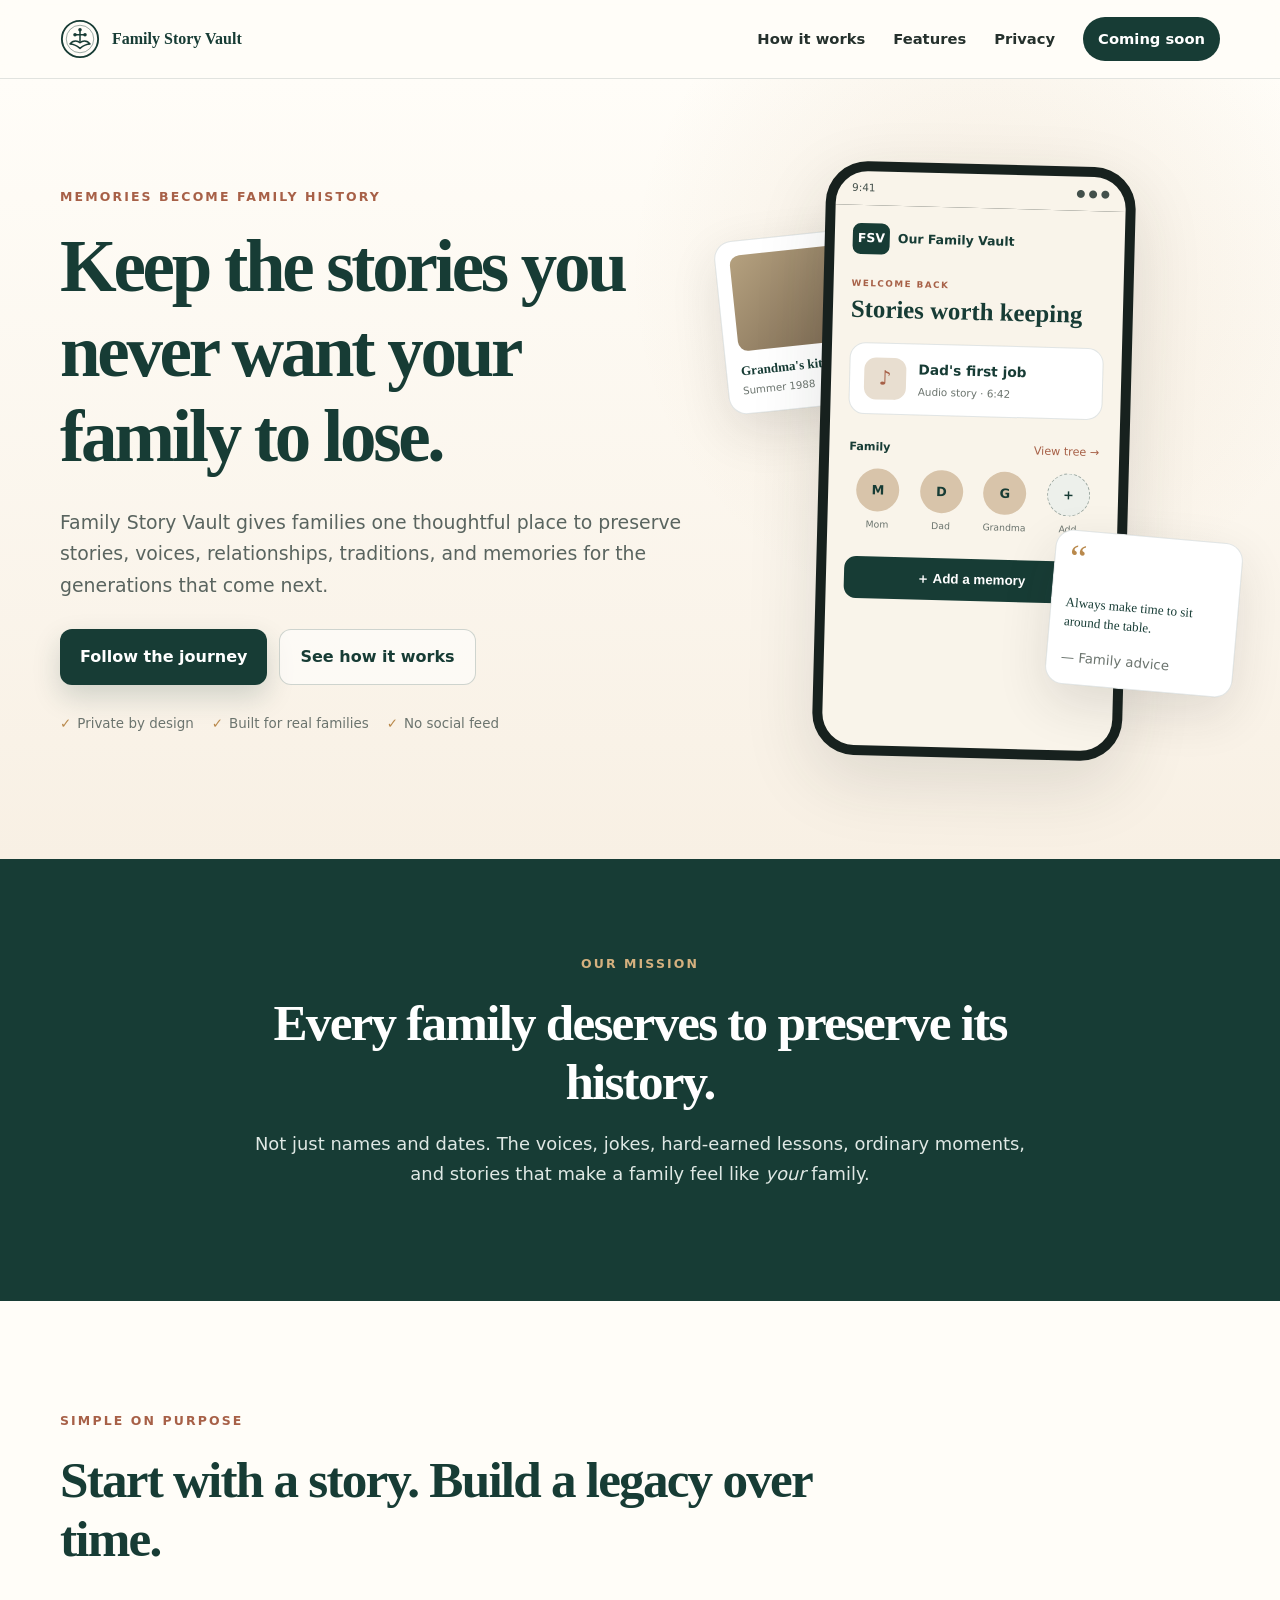
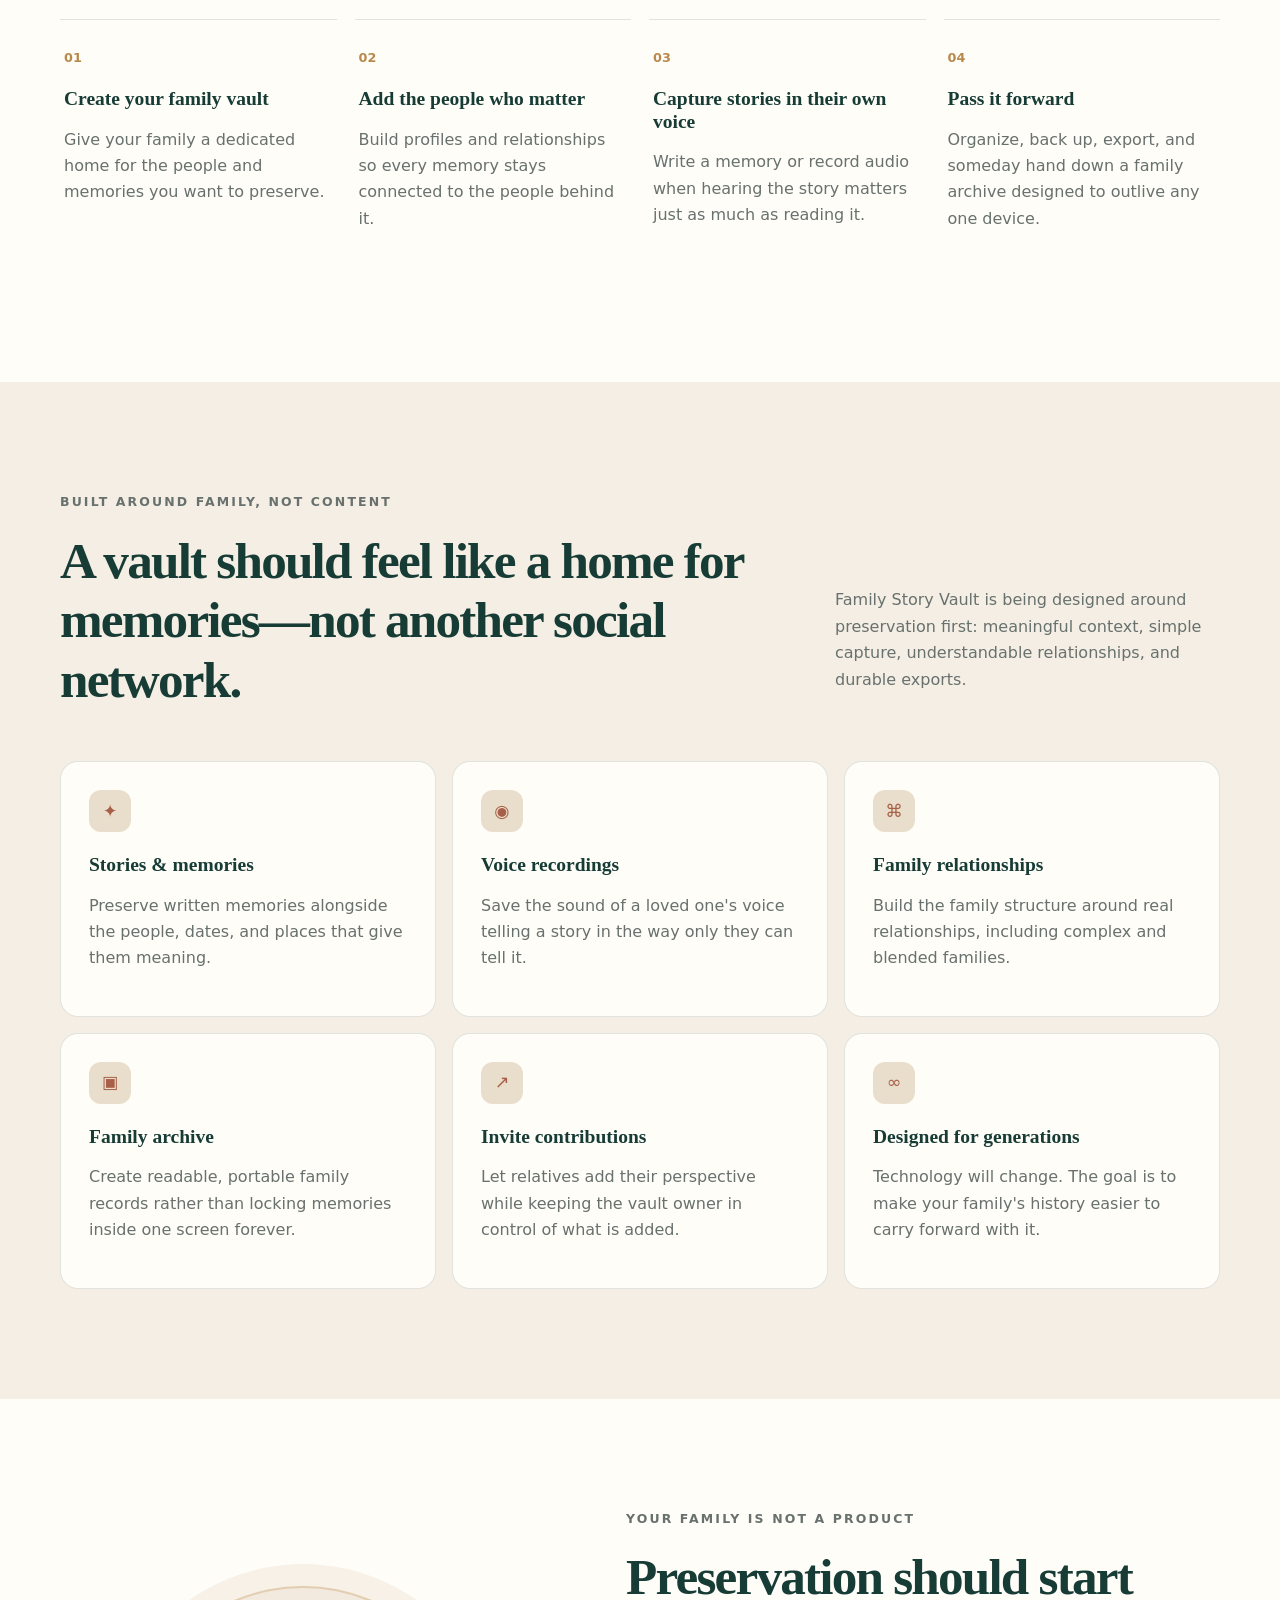
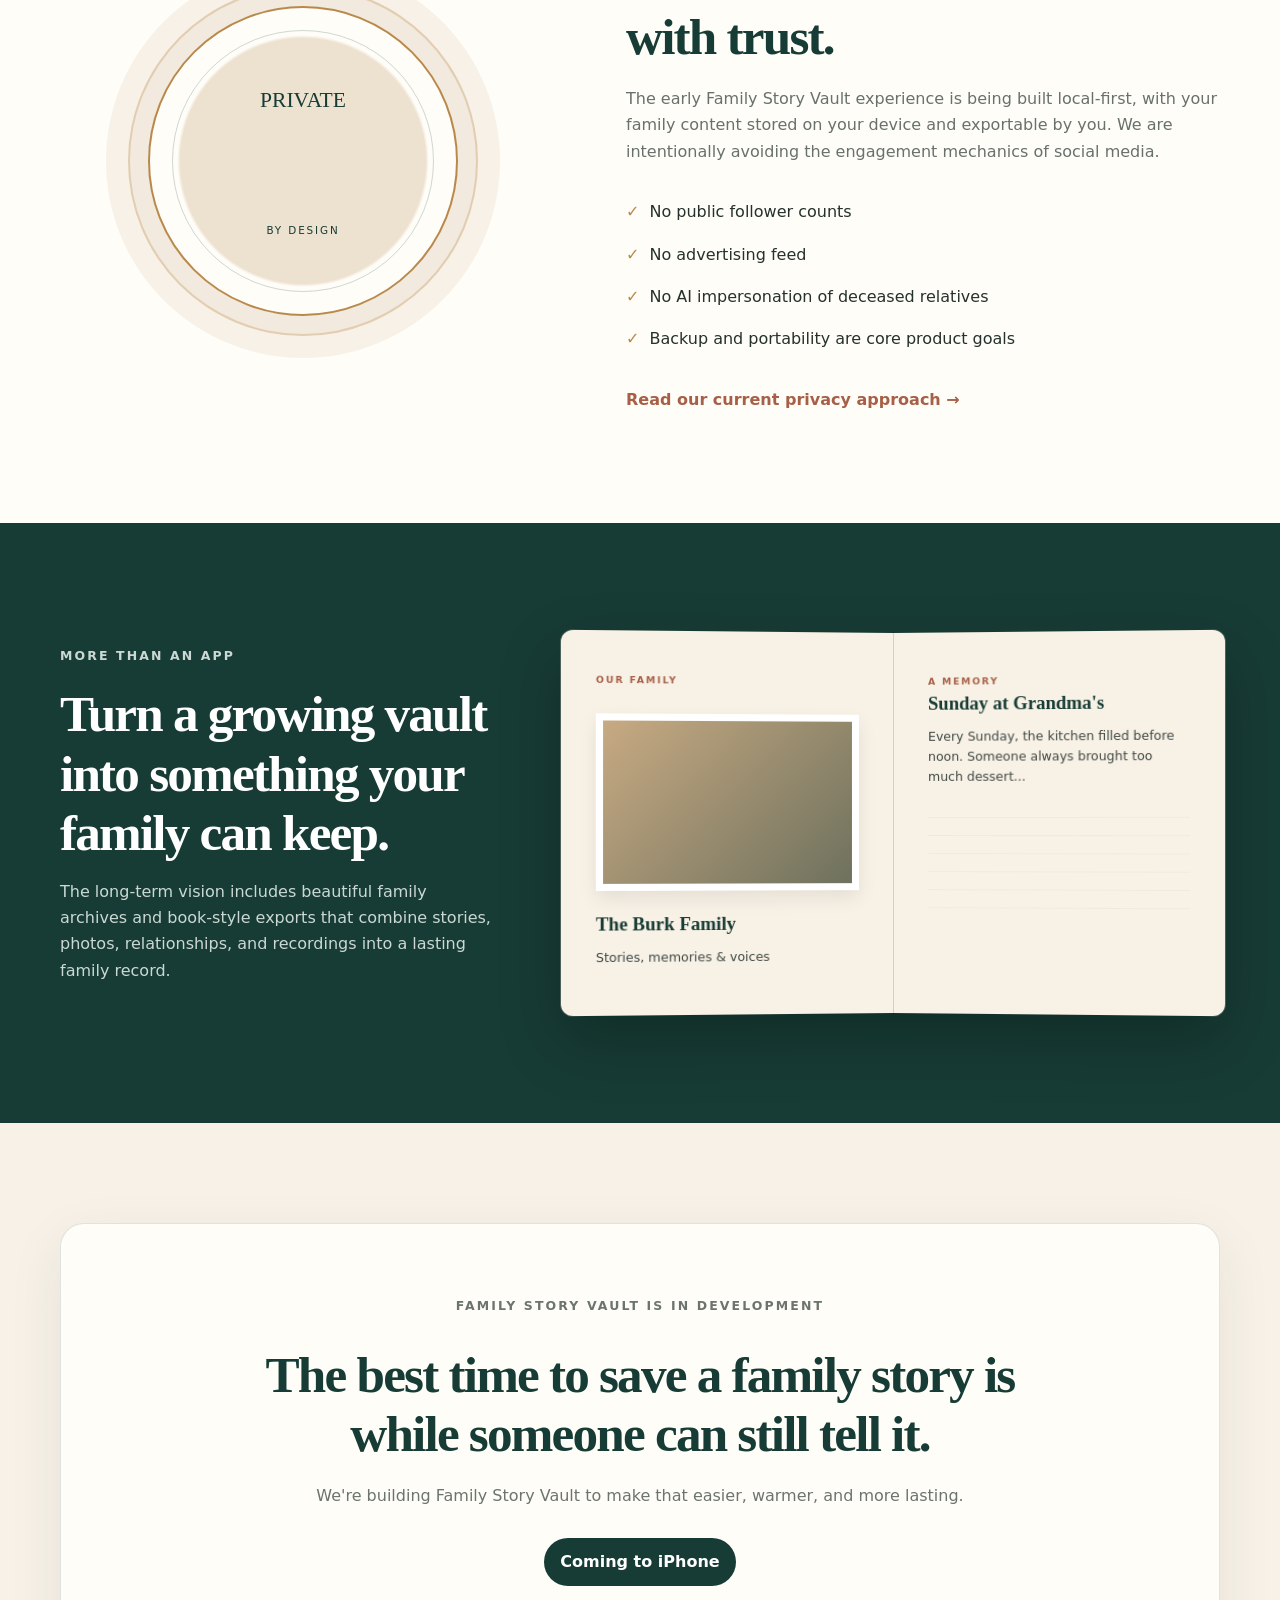
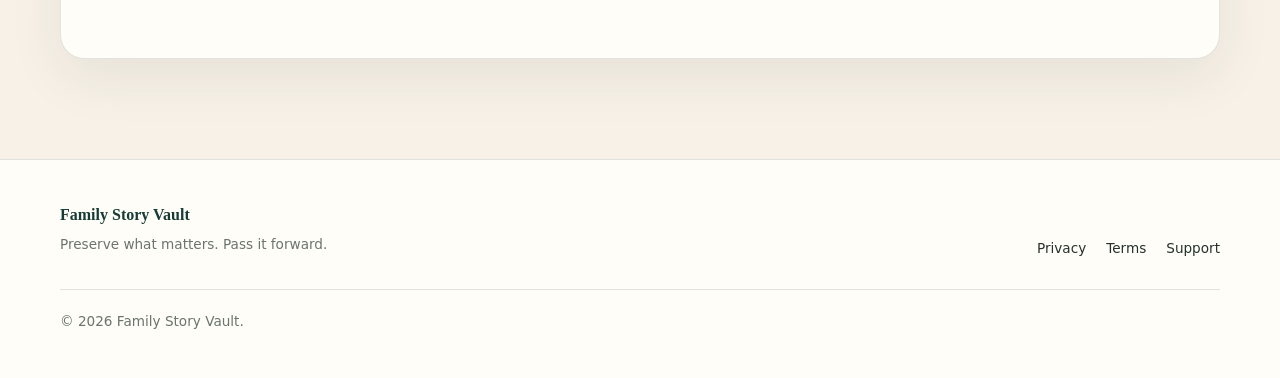
==== index.html @ fa2b9758 "Add files via upload" ====
<!doctype html>
<html lang="en">
<head>
  <meta charset="utf-8" />
  <meta name="viewport" content="width=device-width, initial-scale=1" />
  <meta name="description" content="Family Story Vault helps families preserve stories, voices, memories, relationships, and traditions for future generations." />
  <meta name="theme-color" content="#173c35" />
  <title>Family Story Vault — Preserve what matters</title>
  <link rel="stylesheet" href="styles.css" />
</head>
<body>
  <header class="site-header">
    <div class="shell nav-wrap">
      <a class="brand" href="#top" aria-label="Family Story Vault home">
        <span class="brand-mark" aria-hidden="true">
          <svg viewBox="0 0 64 64" role="img">
            <circle cx="32" cy="32" r="29" fill="none" stroke="currentColor" stroke-width="3"/>
            <circle cx="32" cy="32" r="22" fill="none" stroke="currentColor" stroke-width="1.5" opacity=".45"/>
            <path d="M32 17v18M24 25h16M25 35c-4 0-7 2-9 5 5 0 10 2 16 7 6-5 11-7 16-7-2-3-5-5-9-5-3 0-5 1-7 3-2-2-4-3-7-3Z" fill="none" stroke="currentColor" stroke-width="2.4" stroke-linecap="round" stroke-linejoin="round"/>
            <circle cx="24" cy="25" r="2.8" fill="currentColor"/><circle cx="40" cy="25" r="2.8" fill="currentColor"/><circle cx="32" cy="17" r="2.8" fill="currentColor"/>
          </svg>
        </span>
        <span class="brand-text">Family Story Vault</span>
      </a>
      <button class="menu-button" aria-expanded="false" aria-controls="site-nav">Menu</button>
      <nav id="site-nav" class="site-nav" aria-label="Primary navigation">
        <a href="#how">How it works</a>
        <a href="#features">Features</a>
        <a href="#privacy">Privacy</a>
        <a class="nav-cta" href="#coming-soon">Coming soon</a>
      </nav>
    </div>
  </header>

  <main id="top">
    <section class="hero">
      <div class="shell hero-grid">
        <div class="hero-copy reveal">
          <p class="eyebrow">Memories become family history</p>
          <h1>Keep the stories you never want your family to lose.</h1>
          <p class="hero-lede">Family Story Vault gives families one thoughtful place to preserve stories, voices, relationships, traditions, and memories for the generations that come next.</p>
          <div class="hero-actions">
            <a class="button button-primary" href="#coming-soon">Follow the journey</a>
            <a class="button button-secondary" href="#how">See how it works</a>
          </div>
          <div class="trust-line">
            <span>Private by design</span><span>Built for real families</span><span>No social feed</span>
          </div>
        </div>

        <div class="app-stage reveal" aria-label="Illustration of the Family Story Vault app">
          <div class="memory-card memory-card-a">
            <div class="mini-photo"></div>
            <strong>Grandma's kitchen</strong>
            <span>Summer 1988</span>
          </div>
          <div class="phone">
            <div class="phone-top"><span>9:41</span><span>● ● ●</span></div>
            <div class="phone-screen">
              <div class="app-brand-row"><span class="tiny-mark">FSV</span><span>Our Family Vault</span></div>
              <p class="screen-kicker">WELCOME BACK</p>
              <h3>Stories worth keeping</h3>
              <div class="story-tile featured-story">
                <div class="story-icon">♪</div>
                <div><strong>Dad's first job</strong><span>Audio story · 6:42</span></div>
              </div>
              <div class="screen-row"><strong>Family</strong><span>View tree →</span></div>
              <div class="people-row">
                <div><span class="avatar">M</span><small>Mom</small></div>
                <div><span class="avatar">D</span><small>Dad</small></div>
                <div><span class="avatar">G</span><small>Grandma</small></div>
                <div><span class="avatar avatar-plus">+</span><small>Add</small></div>
              </div>
              <button class="mock-record">＋ Add a memory</button>
            </div>
          </div>
          <div class="memory-card memory-card-b">
            <span class="quote-mark">“</span>
            <p>Always make time to sit around the table.</p>
            <small>— Family advice</small>
          </div>
        </div>
      </div>
    </section>

    <section class="statement-band">
      <div class="shell narrow center reveal">
        <p class="eyebrow">Our mission</p>
        <h2>Every family deserves to preserve its history.</h2>
        <p>Not just names and dates. The voices, jokes, hard-earned lessons, ordinary moments, and stories that make a family feel like <em>your</em> family.</p>
      </div>
    </section>

    <section id="how" class="section">
      <div class="shell">
        <div class="section-heading reveal">
          <p class="eyebrow">Simple on purpose</p>
          <h2>Start with a story. Build a legacy over time.</h2>
        </div>
        <div class="steps-grid">
          <article class="step-card reveal"><span class="step-number">01</span><h3>Create your family vault</h3><p>Give your family a dedicated home for the people and memories you want to preserve.</p></article>
          <article class="step-card reveal"><span class="step-number">02</span><h3>Add the people who matter</h3><p>Build profiles and relationships so every memory stays connected to the people behind it.</p></article>
          <article class="step-card reveal"><span class="step-number">03</span><h3>Capture stories in their own voice</h3><p>Write a memory or record audio when hearing the story matters just as much as reading it.</p></article>
          <article class="step-card reveal"><span class="step-number">04</span><h3>Pass it forward</h3><p>Organize, back up, export, and someday hand down a family archive designed to outlive any one device.</p></article>
        </div>
      </div>
    </section>

    <section id="features" class="section section-soft">
      <div class="shell">
        <div class="feature-intro reveal">
          <div><p class="eyebrow">Built around family, not content</p><h2>A vault should feel like a home for memories—not another social network.</h2></div>
          <p>Family Story Vault is being designed around preservation first: meaningful context, simple capture, understandable relationships, and durable exports.</p>
        </div>
        <div class="feature-grid">
          <article class="feature-card reveal"><div class="feature-icon">✦</div><h3>Stories & memories</h3><p>Preserve written memories alongside the people, dates, and places that give them meaning.</p></article>
          <article class="feature-card reveal"><div class="feature-icon">◉</div><h3>Voice recordings</h3><p>Save the sound of a loved one's voice telling a story in the way only they can tell it.</p></article>
          <article class="feature-card reveal"><div class="feature-icon">⌘</div><h3>Family relationships</h3><p>Build the family structure around real relationships, including complex and blended families.</p></article>
          <article class="feature-card reveal"><div class="feature-icon">▣</div><h3>Family archive</h3><p>Create readable, portable family records rather than locking memories inside one screen forever.</p></article>
          <article class="feature-card reveal"><div class="feature-icon">↗</div><h3>Invite contributions</h3><p>Let relatives add their perspective while keeping the vault owner in control of what is added.</p></article>
          <article class="feature-card reveal"><div class="feature-icon">∞</div><h3>Designed for generations</h3><p>Technology will change. The goal is to make your family's history easier to carry forward with it.</p></article>
        </div>
      </div>
    </section>

    <section id="privacy" class="section privacy-section">
      <div class="shell privacy-grid">
        <div class="privacy-visual reveal">
          <div class="vault-rings"><div class="vault-door">PRIVATE<br><span>BY DESIGN</span></div></div>
        </div>
        <div class="privacy-copy reveal">
          <p class="eyebrow">Your family is not a product</p>
          <h2>Preservation should start with trust.</h2>
          <p>The early Family Story Vault experience is being built local-first, with your family content stored on your device and exportable by you. We are intentionally avoiding the engagement mechanics of social media.</p>
          <ul class="check-list"><li>No public follower counts</li><li>No advertising feed</li><li>No AI impersonation of deceased relatives</li><li>Backup and portability are core product goals</li></ul>
          <a class="text-link" href="privacy.html">Read our current privacy approach →</a>
        </div>
      </div>
    </section>

    <section class="section keepsake-section">
      <div class="shell keepsake-grid">
        <div class="keepsake-copy reveal">
          <p class="eyebrow">More than an app</p>
          <h2>Turn a growing vault into something your family can keep.</h2>
          <p>The long-term vision includes beautiful family archives and book-style exports that combine stories, photos, relationships, and recordings into a lasting family record.</p>
        </div>
        <div class="book-mock reveal" aria-label="Illustration of a family story book">
          <div class="book-page left-page"><span class="page-label">OUR FAMILY</span><div class="book-photo"></div><h4>The Burk Family</h4><p>Stories, memories & voices</p></div>
          <div class="book-page right-page"><span class="page-label">A MEMORY</span><h4>Sunday at Grandma's</h4><p>Every Sunday, the kitchen filled before noon. Someone always brought too much dessert...</p><div class="book-lines"></div></div>
        </div>
      </div>
    </section>

    <section id="coming-soon" class="cta-section">
      <div class="shell cta-card reveal">
        <p class="eyebrow">Family Story Vault is in development</p>
        <h2>The best time to save a family story is while someone can still tell it.</h2>
        <p>We're building Family Story Vault to make that easier, warmer, and more lasting.</p>
        <div class="coming-badge">Coming to iPhone</div>
      </div>
    </section>
  </main>

  <footer>
    <div class="shell footer-grid">
      <div><div class="footer-brand">Family Story Vault</div><p>Preserve what matters. Pass it forward.</p></div>
      <div class="footer-links"><a href="privacy.html">Privacy</a><a href="terms.html">Terms</a><a href="support.html">Support</a></div>
      <p class="copyright">© <span id="year"></span> Family Story Vault.</p>
    </div>
  </footer>

  <script src="script.js"></script>
</body>
</html>
---- styles.css ----
:root{
  --ink:#173c35; --ink-2:#244b43; --cream:#f7f1e7; --paper:#fffdf8; --sand:#e9dcc8; --gold:#b9894c; --clay:#a76047; --muted:#6b746e; --line:rgba(23,60,53,.13); --shadow:0 24px 70px rgba(38,45,40,.13);
}
*{box-sizing:border-box}html{scroll-behavior:smooth}body{margin:0;background:var(--paper);color:#25312d;font-family:Inter,ui-sans-serif,system-ui,-apple-system,BlinkMacSystemFont,"Segoe UI",sans-serif;line-height:1.65}a{color:inherit;text-decoration:none}.shell{width:min(1160px,calc(100% - 40px));margin:auto}.narrow{max-width:800px}.center{text-align:center}h1,h2,h3,h4{font-family:Georgia,"Times New Roman",serif;color:var(--ink);line-height:1.16;margin:0}h1{font-size:clamp(2.6rem,5.7vw,5.25rem);letter-spacing:-.045em;max-width:850px}h2{font-size:clamp(2rem,4vw,3.65rem);letter-spacing:-.035em}h3{font-size:1.22rem}.eyebrow{margin:0 0 18px;text-transform:uppercase;letter-spacing:.17em;font-size:.78rem;font-weight:700;color:var(--clay)}.site-header{position:sticky;top:0;z-index:30;background:rgba(255,253,248,.88);backdrop-filter:blur(15px);border-bottom:1px solid var(--line)}.nav-wrap{height:78px;display:flex;align-items:center;justify-content:space-between}.brand{display:flex;align-items:center;gap:12px;font-weight:700;color:var(--ink)}.brand-mark{width:40px;height:40px;display:grid;place-items:center}.brand-mark svg{width:100%;height:100%}.brand-text{font-family:Georgia,"Times New Roman",serif;font-size:1rem}.site-nav{display:flex;gap:28px;align-items:center;font-size:.92rem;font-weight:600}.site-nav a{transition:.2s}.site-nav a:hover{color:var(--clay)}.nav-cta{background:var(--ink);color:white!important;padding:10px 15px;border-radius:999px}.menu-button{display:none;border:1px solid var(--line);background:white;padding:8px 12px;border-radius:10px}.hero{background:radial-gradient(circle at 77% 25%,rgba(185,137,76,.13),transparent 31%),linear-gradient(180deg,#fffdf8 0%,#f8f0e4 100%);overflow:hidden}.hero-grid{min-height:760px;padding:72px 0 88px;display:grid;grid-template-columns:1.12fr .88fr;align-items:center;gap:44px}.hero-lede{font-size:1.18rem;max-width:700px;color:#59645f;margin:28px 0}.hero-actions{display:flex;gap:12px;flex-wrap:wrap}.button{display:inline-flex;align-items:center;justify-content:center;padding:14px 20px;border-radius:12px;font-weight:700}.button-primary{background:var(--ink);color:white;box-shadow:0 12px 28px rgba(23,60,53,.18)}.button-secondary{border:1px solid rgba(23,60,53,.2);background:rgba(255,255,255,.55);color:var(--ink)}.trust-line{display:flex;gap:18px;flex-wrap:wrap;margin-top:28px;color:var(--muted);font-size:.84rem}.trust-line span:before{content:"✓";color:var(--gold);font-weight:700;margin-right:6px}.app-stage{position:relative;min-height:620px;display:grid;place-items:center}.phone{width:310px;background:#17211e;padding:10px;border-radius:42px;box-shadow:var(--shadow);transform:rotate(1.5deg)}.phone-top{height:34px;border-radius:32px 32px 0 0;background:#f9f4ea;color:#43504b;padding:8px 16px;font-size:.65rem;display:flex;justify-content:space-between}.phone-screen{background:#f9f4ea;min-height:540px;border-radius:0 0 32px 32px;padding:18px}.app-brand-row{display:flex;align-items:center;gap:8px;color:var(--ink);font-size:.78rem;font-weight:700}.tiny-mark{background:var(--ink);color:white;border-radius:8px;padding:5px}.screen-kicker{font-size:.55rem;letter-spacing:.17em;color:var(--clay);font-weight:700;margin:22px 0 5px}.phone h3{font-size:1.55rem}.story-tile{margin-top:18px;background:white;border:1px solid var(--line);border-radius:16px;padding:14px;display:flex;gap:12px;align-items:center}.story-icon{width:42px;height:42px;border-radius:12px;background:#e8ded0;color:var(--clay);display:grid;place-items:center;font-size:1.25rem}.story-tile strong,.story-tile span{display:block}.story-tile strong{font-size:.86rem;color:var(--ink)}.story-tile span{font-size:.65rem;color:var(--muted);margin-top:2px}.screen-row{display:flex;justify-content:space-between;margin:24px 2px 12px;font-size:.7rem;color:var(--ink)}.screen-row span{color:var(--clay)}.people-row{display:grid;grid-template-columns:repeat(4,1fr);text-align:center}.people-row div{display:flex;flex-direction:column;gap:5px;align-items:center}.avatar{width:43px;height:43px;border-radius:50%;display:grid;place-items:center;background:#d8c4aa;color:var(--ink);font-weight:700;font-size:.8rem}.avatar-plus{background:#edf0eb;border:1px dashed #9eaaa3}.people-row small{font-size:.58rem;color:var(--muted)}.mock-record{width:100%;margin-top:24px;border:0;background:var(--ink);color:white;border-radius:12px;padding:12px;font-weight:700}.memory-card{position:absolute;background:white;border:1px solid var(--line);border-radius:18px;box-shadow:0 18px 50px rgba(38,45,40,.12);padding:14px}.memory-card-a{width:180px;left:-8px;top:82px;transform:rotate(-6deg)}.mini-photo{height:96px;border-radius:10px;background:linear-gradient(135deg,#b5a17f,#705e49);margin-bottom:9px}.memory-card-a strong,.memory-card-a span{display:block}.memory-card-a strong{font-family:Georgia,"Times New Roman",serif;color:var(--ink);font-size:.82rem}.memory-card-a span{font-size:.64rem;color:var(--muted)}.memory-card-b{width:188px;right:-18px;bottom:80px;transform:rotate(5deg)}.quote-mark{font-family:Georgia,serif;font-size:2.4rem;color:var(--gold);line-height:.7}.memory-card-b p{font-family:Georgia,"Times New Roman",serif;font-size:.82rem;color:var(--ink);line-height:1.45}.memory-card-b small{color:var(--muted)}.statement-band{padding:95px 0;background:var(--ink);color:#dfe8e4}.statement-band h2{color:white}.statement-band .eyebrow{color:#d5b17f}.statement-band p:last-child{font-size:1.12rem}.section{padding:110px 0}.section-soft{background:#f4eee4}.section-heading{max-width:780px;margin-bottom:50px}.steps-grid{display:grid;grid-template-columns:repeat(4,1fr);gap:18px}.step-card{border-top:1px solid var(--line);padding:24px 4px}.step-number{font-weight:700;color:var(--gold);font-size:.8rem}.step-card h3{margin:18px 0 12px}.step-card p,.feature-card p,.feature-intro p,.privacy-copy p,.keepsake-copy p{color:#68716d}.feature-intro{display:grid;grid-template-columns:1.3fr .7fr;gap:60px;align-items:end;margin-bottom:52px}.feature-grid{display:grid;grid-template-columns:repeat(3,1fr);gap:16px}.feature-card{background:var(--paper);border:1px solid var(--line);padding:28px;border-radius:18px;min-height:235px}.feature-icon{width:42px;height:42px;border-radius:12px;background:#e9ddcc;color:var(--clay);display:grid;place-items:center;margin-bottom:22px;font-size:1.1rem}.feature-card h3{margin-bottom:10px}.privacy-section{overflow:hidden}.privacy-grid{display:grid;grid-template-columns:.9fr 1.1fr;gap:80px;align-items:center}.privacy-visual{min-height:450px;display:grid;place-items:center;background:radial-gradient(circle,#ede1cf 0 37%,transparent 38%)}.vault-rings{width:310px;height:310px;border-radius:50%;border:2px solid var(--gold);padding:22px;display:grid;place-items:center;box-shadow:0 0 0 18px #f2eadf,0 0 0 20px rgba(185,137,76,.35),0 0 0 42px #f7f1e7}.vault-door{width:100%;height:100%;border:1px solid rgba(23,60,53,.2);border-radius:50%;display:grid;place-items:center;text-align:center;font-family:Georgia,"Times New Roman",serif;color:var(--ink);font-size:1.35rem}.vault-door span{font-family:Inter,ui-sans-serif,system-ui,-apple-system,BlinkMacSystemFont,"Segoe UI",sans-serif;font-size:.65rem;letter-spacing:.18em}.privacy-copy h2{margin-bottom:20px}.check-list{list-style:none;padding:0;margin:26px 0}.check-list li{padding:8px 0}.check-list li:before{content:"✓";margin-right:10px;color:var(--gold);font-weight:700}.text-link{font-weight:700;color:var(--clay)}.keepsake-section{background:#173c35;color:white}.keepsake-grid{display:grid;grid-template-columns:.8fr 1.2fr;gap:70px;align-items:center}.keepsake-copy h2{color:white}.keepsake-copy p{color:#cbd8d3}.book-mock{display:flex;perspective:1000px;filter:drop-shadow(0 25px 30px rgba(0,0,0,.24))}.book-page{width:50%;min-height:360px;background:#f8f1e6;color:#3f4844;padding:34px}.left-page{border-radius:12px 0 0 12px;transform:rotateY(3deg);transform-origin:right}.right-page{border-radius:0 12px 12px 0;transform:rotateY(-3deg);transform-origin:left;border-left:1px solid #dccdb8}.page-label{font-size:.58rem;letter-spacing:.19em;color:var(--clay);font-weight:700}.book-photo{height:175px;background:linear-gradient(135deg,#c7aa82,#6e715d);margin:22px 0;border:7px solid white;box-shadow:0 8px 18px rgba(0,0,0,.08)}.book-page h4{font-size:1.16rem}.book-page p{font-size:.78rem;line-height:1.6}.book-lines{height:115px;background:repeating-linear-gradient(180deg,transparent 0 17px,rgba(23,60,53,.08) 18px)}.cta-section{padding:100px 0;background:#f7f1e7}.cta-card{text-align:center;background:#fffdf8;border:1px solid var(--line);padding:72px 30px;border-radius:24px;box-shadow:0 18px 55px rgba(38,45,40,.08)}.cta-card h2{max-width:820px;margin:0 auto 20px}.cta-card p{max-width:650px;margin:0 auto 28px;color:var(--muted)}.coming-badge{display:inline-flex;padding:11px 16px;border-radius:999px;background:var(--ink);color:white;font-weight:700}footer{border-top:1px solid var(--line);padding:42px 0;background:#fffdf8}.footer-grid{display:grid;grid-template-columns:1fr auto;gap:20px;align-items:end}.footer-brand{font-family:Georgia,"Times New Roman",serif;color:var(--ink);font-weight:700}.footer-grid p{margin:4px 0;color:var(--muted);font-size:.85rem}.footer-links{display:flex;gap:20px;font-size:.85rem}.copyright{grid-column:1/-1;border-top:1px solid var(--line);padding-top:20px;margin-top:10px!important}.reveal{opacity:0;transform:translateY(18px);transition:opacity .7s ease,transform .7s ease}.reveal.visible{opacity:1;transform:none}
.page-hero{padding:86px 0 55px;background:#f7f1e7}.page-hero h1{font-size:clamp(2.4rem,5vw,4.4rem)}.content-page{padding:70px 0}.prose{max-width:820px}.prose h2{font-size:1.7rem;margin:42px 0 14px}.prose h3{margin:28px 0 10px}.prose p,.prose li{color:#56635e}.notice{background:#f5efe5;border-left:4px solid var(--gold);padding:18px 20px;border-radius:8px;margin:24px 0}.placeholder-box{padding:22px;background:#f7f1e7;border:1px dashed #b9a990;border-radius:12px}
@media(max-width:900px){.hero-grid,.privacy-grid,.keepsake-grid{grid-template-columns:1fr}.hero-grid{padding-top:52px}.app-stage{min-height:610px}.steps-grid{grid-template-columns:repeat(2,1fr)}.feature-grid{grid-template-columns:repeat(2,1fr)}.feature-intro{grid-template-columns:1fr;gap:16px}.privacy-grid{gap:30px}.privacy-visual{order:2}.keepsake-grid{gap:40px}.footer-grid{grid-template-columns:1fr}.footer-links{justify-self:start}}@media(max-width:680px){.shell{width:min(100% - 28px,1160px)}.site-nav{display:none;position:absolute;left:14px;right:14px;top:70px;background:#fffdf8;border:1px solid var(--line);border-radius:14px;padding:14px;flex-direction:column;align-items:stretch;box-shadow:var(--shadow)}.site-nav.open{display:flex}.menu-button{display:block}.hero-grid{min-height:auto;padding-bottom:60px}.hero-lede{font-size:1.04rem}.app-stage{min-height:520px;transform:scale(.88);margin:-25px -20px}.memory-card-a{left:-30px}.memory-card-b{right:-30px}.section{padding:78px 0}.steps-grid,.feature-grid{grid-template-columns:1fr}.feature-card{min-height:auto}.privacy-visual{min-height:380px}.vault-rings{width:250px;height:250px}.book-page{padding:20px;min-height:310px}.book-photo{height:130px}.cta-card{padding:52px 20px}.brand-text{font-size:.88rem}}
@media(prefers-reduced-motion:reduce){html{scroll-behavior:auto}.reveal{opacity:1;transform:none;transition:none}}
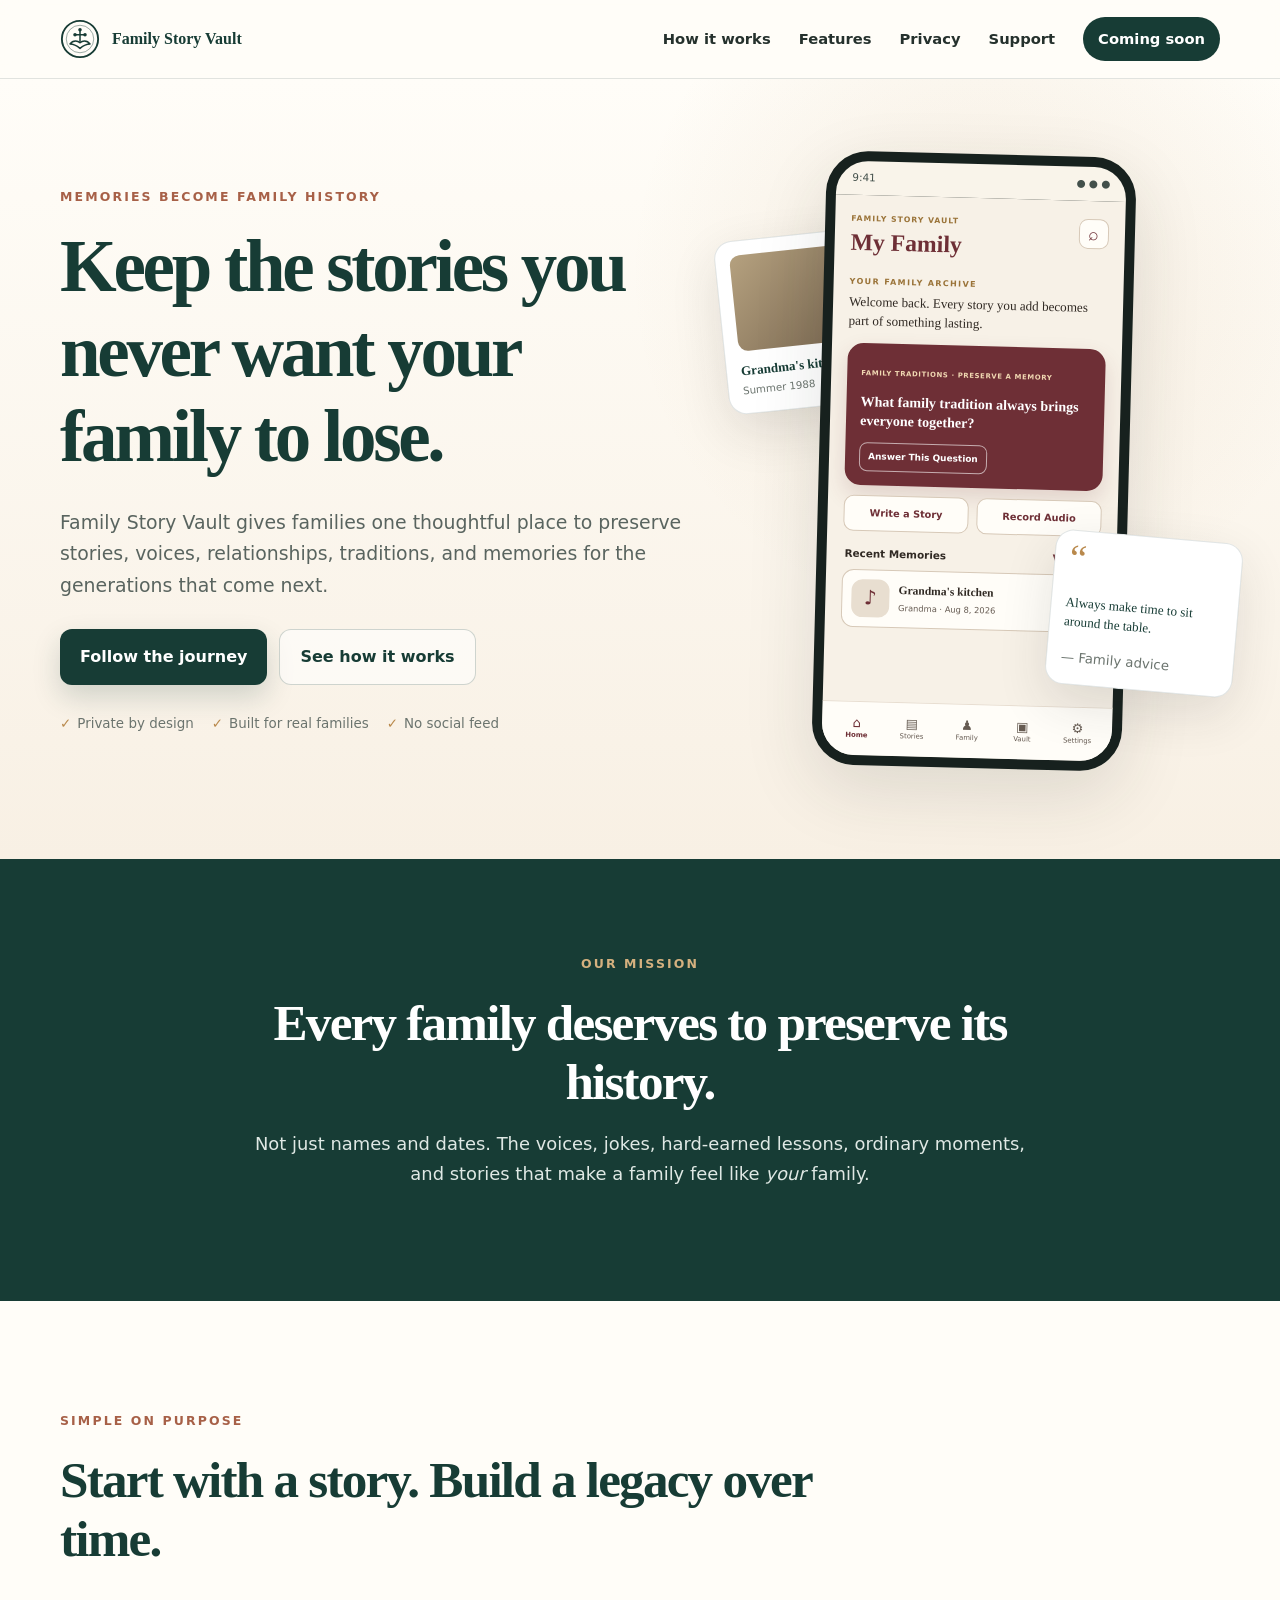
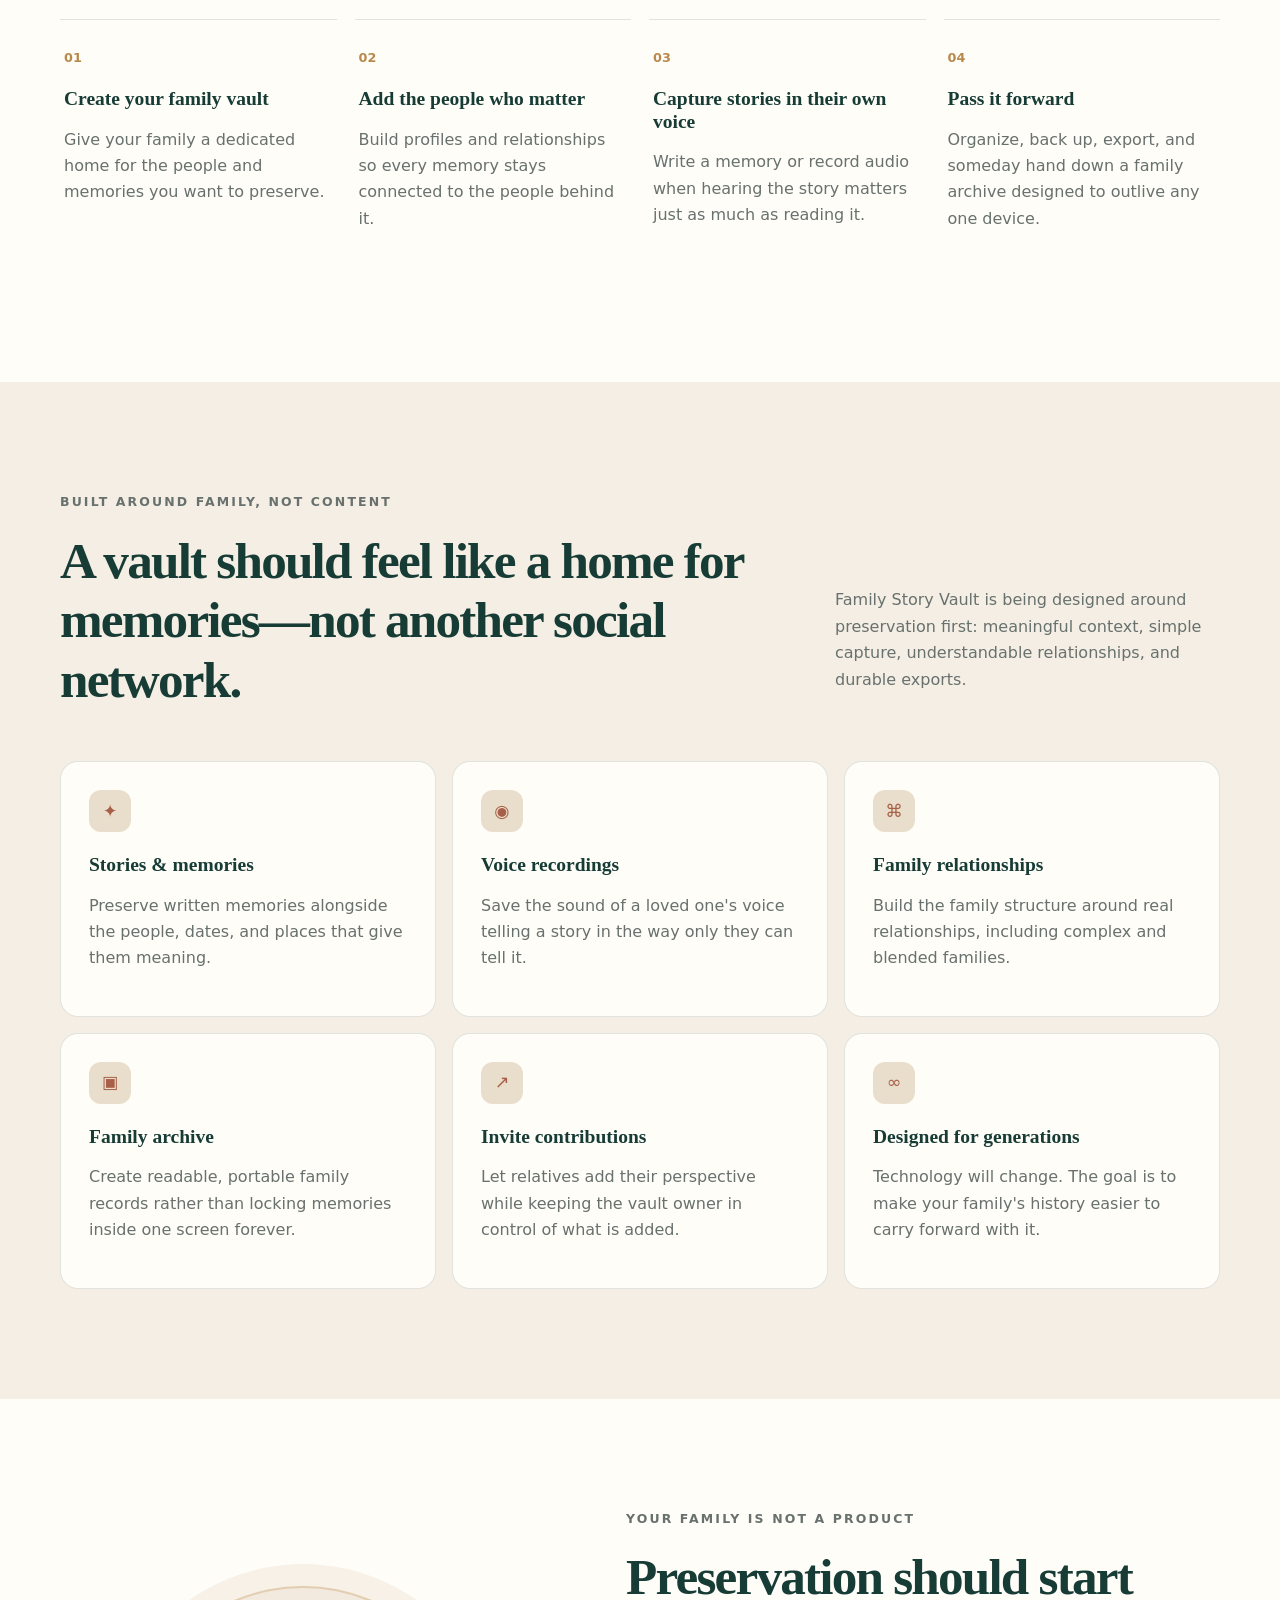
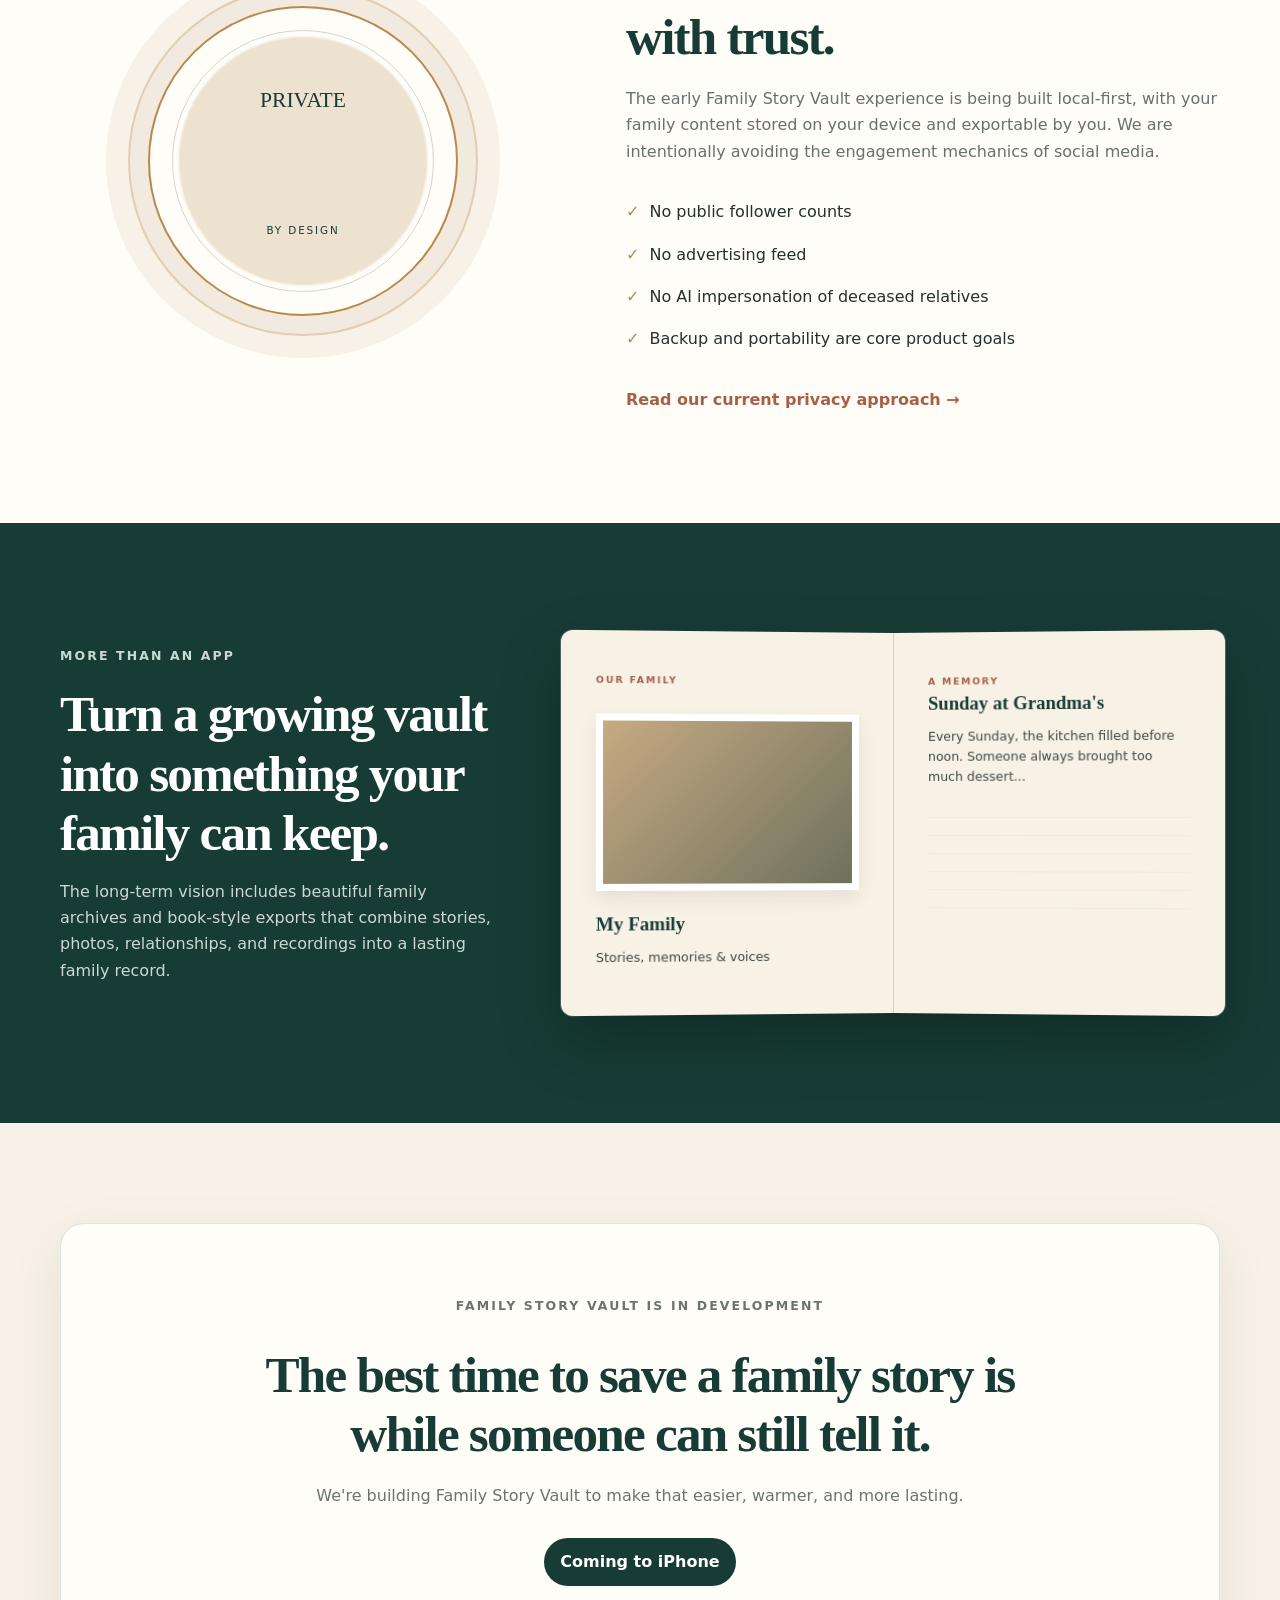
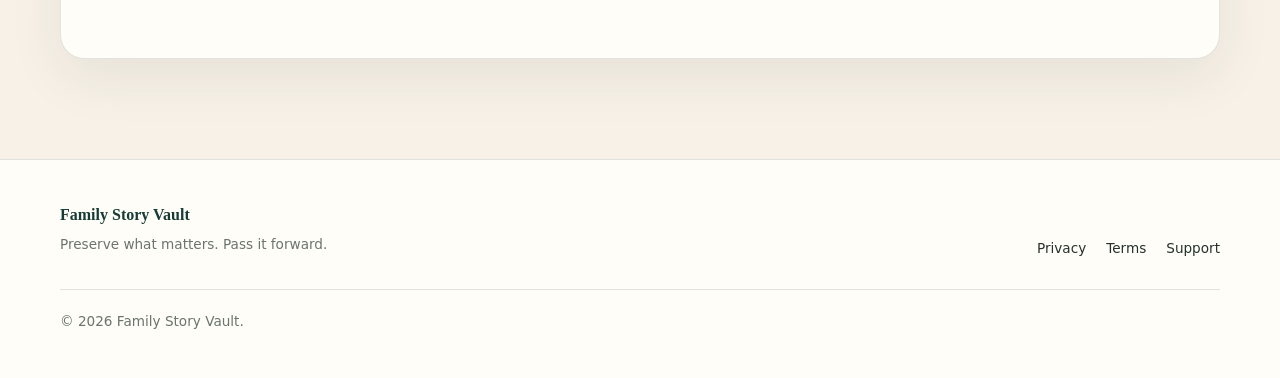
==== commit f45a5171: "Update Family Story Vault website" ====
--- a/index.html
+++ b/index.html
@@ -26,7 +26,8 @@
       <nav id="site-nav" class="site-nav" aria-label="Primary navigation">
         <a href="#how">How it works</a>
         <a href="#features">Features</a>
-        <a href="#privacy">Privacy</a>
+        <a href="privacy.html">Privacy</a>
+        <a href="support.html">Support</a>
         <a class="nav-cta" href="#coming-soon">Coming soon</a>
       </nav>
     </div>
@@ -57,21 +58,20 @@
           <div class="phone">
             <div class="phone-top"><span>9:41</span><span>● ● ●</span></div>
             <div class="phone-screen">
-              <div class="app-brand-row"><span class="tiny-mark">FSV</span><span>Our Family Vault</span></div>
-              <p class="screen-kicker">WELCOME BACK</p>
-              <h3>Stories worth keeping</h3>
-              <div class="story-tile featured-story">
-                <div class="story-icon">♪</div>
-                <div><strong>Dad's first job</strong><span>Audio story · 6:42</span></div>
+              <div class="app-header-row"><div><span class="app-overline">FAMILY STORY VAULT</span><h3>My Family</h3></div><span class="search-chip" aria-hidden="true">⌕</span></div>
+              <p class="screen-kicker">YOUR FAMILY ARCHIVE</p>
+              <p class="app-welcome">Welcome back. Every story you add becomes part of something lasting.</p>
+              <div class="app-question-card">
+                <span class="question-label">FAMILY TRADITIONS · PRESERVE A MEMORY</span>
+                <strong>What family tradition always brings everyone together?</strong>
+                <span class="app-outline-button">Answer This Question</span>
               </div>
-              <div class="screen-row"><strong>Family</strong><span>View tree →</span></div>
-              <div class="people-row">
-                <div><span class="avatar">M</span><small>Mom</small></div>
-                <div><span class="avatar">D</span><small>Dad</small></div>
-                <div><span class="avatar">G</span><small>Grandma</small></div>
-                <div><span class="avatar avatar-plus">+</span><small>Add</small></div>
+              <div class="app-actions"><span>Write a Story</span><span>Record Audio</span></div>
+              <div class="screen-row"><strong>Recent Memories</strong><span>View all</span></div>
+              <div class="app-memory-row"><span class="story-icon">♪</span><div><strong>Grandma's kitchen</strong><small>Grandma · Aug 8, 2026</small></div></div>
+              <div class="app-tabs" aria-label="App navigation preview">
+                <span class="active"><b>⌂</b>Home</span><span><b>▤</b>Stories</span><span><b>♟</b>Family</span><span><b>▣</b>Vault</span><span><b>⚙</b>Settings</span>
               </div>
-              <button class="mock-record">＋ Add a memory</button>
             </div>
           </div>
           <div class="memory-card memory-card-b">
@@ -146,7 +146,7 @@
           <p>The long-term vision includes beautiful family archives and book-style exports that combine stories, photos, relationships, and recordings into a lasting family record.</p>
         </div>
         <div class="book-mock reveal" aria-label="Illustration of a family story book">
-          <div class="book-page left-page"><span class="page-label">OUR FAMILY</span><div class="book-photo"></div><h4>The Burk Family</h4><p>Stories, memories & voices</p></div>
+          <div class="book-page left-page"><span class="page-label">OUR FAMILY</span><div class="book-photo"></div><h4>My Family</h4><p>Stories, memories & voices</p></div>
           <div class="book-page right-page"><span class="page-label">A MEMORY</span><h4>Sunday at Grandma's</h4><p>Every Sunday, the kitchen filled before noon. Someone always brought too much dessert...</p><div class="book-lines"></div></div>
         </div>
       </div>
--- a/styles.css
+++ b/styles.css
@@ -2,6 +2,11 @@
   --ink:#173c35; --ink-2:#244b43; --cream:#f7f1e7; --paper:#fffdf8; --sand:#e9dcc8; --gold:#b9894c; --clay:#a76047; --muted:#6b746e; --line:rgba(23,60,53,.13); --shadow:0 24px 70px rgba(38,45,40,.13);
 }
 *{box-sizing:border-box}html{scroll-behavior:smooth}body{margin:0;background:var(--paper);color:#25312d;font-family:Inter,ui-sans-serif,system-ui,-apple-system,BlinkMacSystemFont,"Segoe UI",sans-serif;line-height:1.65}a{color:inherit;text-decoration:none}.shell{width:min(1160px,calc(100% - 40px));margin:auto}.narrow{max-width:800px}.center{text-align:center}h1,h2,h3,h4{font-family:Georgia,"Times New Roman",serif;color:var(--ink);line-height:1.16;margin:0}h1{font-size:clamp(2.6rem,5.7vw,5.25rem);letter-spacing:-.045em;max-width:850px}h2{font-size:clamp(2rem,4vw,3.65rem);letter-spacing:-.035em}h3{font-size:1.22rem}.eyebrow{margin:0 0 18px;text-transform:uppercase;letter-spacing:.17em;font-size:.78rem;font-weight:700;color:var(--clay)}.site-header{position:sticky;top:0;z-index:30;background:rgba(255,253,248,.88);backdrop-filter:blur(15px);border-bottom:1px solid var(--line)}.nav-wrap{height:78px;display:flex;align-items:center;justify-content:space-between}.brand{display:flex;align-items:center;gap:12px;font-weight:700;color:var(--ink)}.brand-mark{width:40px;height:40px;display:grid;place-items:center}.brand-mark svg{width:100%;height:100%}.brand-text{font-family:Georgia,"Times New Roman",serif;font-size:1rem}.site-nav{display:flex;gap:28px;align-items:center;font-size:.92rem;font-weight:600}.site-nav a{transition:.2s}.site-nav a:hover{color:var(--clay)}.nav-cta{background:var(--ink);color:white!important;padding:10px 15px;border-radius:999px}.menu-button{display:none;border:1px solid var(--line);background:white;padding:8px 12px;border-radius:10px}.hero{background:radial-gradient(circle at 77% 25%,rgba(185,137,76,.13),transparent 31%),linear-gradient(180deg,#fffdf8 0%,#f8f0e4 100%);overflow:hidden}.hero-grid{min-height:760px;padding:72px 0 88px;display:grid;grid-template-columns:1.12fr .88fr;align-items:center;gap:44px}.hero-lede{font-size:1.18rem;max-width:700px;color:#59645f;margin:28px 0}.hero-actions{display:flex;gap:12px;flex-wrap:wrap}.button{display:inline-flex;align-items:center;justify-content:center;padding:14px 20px;border-radius:12px;font-weight:700}.button-primary{background:var(--ink);color:white;box-shadow:0 12px 28px rgba(23,60,53,.18)}.button-secondary{border:1px solid rgba(23,60,53,.2);background:rgba(255,255,255,.55);color:var(--ink)}.trust-line{display:flex;gap:18px;flex-wrap:wrap;margin-top:28px;color:var(--muted);font-size:.84rem}.trust-line span:before{content:"✓";color:var(--gold);font-weight:700;margin-right:6px}.app-stage{position:relative;min-height:620px;display:grid;place-items:center}.phone{width:310px;background:#17211e;padding:10px;border-radius:42px;box-shadow:var(--shadow);transform:rotate(1.5deg)}.phone-top{height:34px;border-radius:32px 32px 0 0;background:#f9f4ea;color:#43504b;padding:8px 16px;font-size:.65rem;display:flex;justify-content:space-between}.phone-screen{background:#f9f4ea;min-height:540px;border-radius:0 0 32px 32px;padding:18px}.app-brand-row{display:flex;align-items:center;gap:8px;color:var(--ink);font-size:.78rem;font-weight:700}.tiny-mark{background:var(--ink);color:white;border-radius:8px;padding:5px}.screen-kicker{font-size:.55rem;letter-spacing:.17em;color:var(--clay);font-weight:700;margin:22px 0 5px}.phone h3{font-size:1.55rem}.story-tile{margin-top:18px;background:white;border:1px solid var(--line);border-radius:16px;padding:14px;display:flex;gap:12px;align-items:center}.story-icon{width:42px;height:42px;border-radius:12px;background:#e8ded0;color:var(--clay);display:grid;place-items:center;font-size:1.25rem}.story-tile strong,.story-tile span{display:block}.story-tile strong{font-size:.86rem;color:var(--ink)}.story-tile span{font-size:.65rem;color:var(--muted);margin-top:2px}.screen-row{display:flex;justify-content:space-between;margin:24px 2px 12px;font-size:.7rem;color:var(--ink)}.screen-row span{color:var(--clay)}.people-row{display:grid;grid-template-columns:repeat(4,1fr);text-align:center}.people-row div{display:flex;flex-direction:column;gap:5px;align-items:center}.avatar{width:43px;height:43px;border-radius:50%;display:grid;place-items:center;background:#d8c4aa;color:var(--ink);font-weight:700;font-size:.8rem}.avatar-plus{background:#edf0eb;border:1px dashed #9eaaa3}.people-row small{font-size:.58rem;color:var(--muted)}.mock-record{width:100%;margin-top:24px;border:0;background:var(--ink);color:white;border-radius:12px;padding:12px;font-weight:700}.memory-card{position:absolute;background:white;border:1px solid var(--line);border-radius:18px;box-shadow:0 18px 50px rgba(38,45,40,.12);padding:14px}.memory-card-a{width:180px;left:-8px;top:82px;transform:rotate(-6deg)}.mini-photo{height:96px;border-radius:10px;background:linear-gradient(135deg,#b5a17f,#705e49);margin-bottom:9px}.memory-card-a strong,.memory-card-a span{display:block}.memory-card-a strong{font-family:Georgia,"Times New Roman",serif;color:var(--ink);font-size:.82rem}.memory-card-a span{font-size:.64rem;color:var(--muted)}.memory-card-b{width:188px;right:-18px;bottom:80px;transform:rotate(5deg)}.quote-mark{font-family:Georgia,serif;font-size:2.4rem;color:var(--gold);line-height:.7}.memory-card-b p{font-family:Georgia,"Times New Roman",serif;font-size:.82rem;color:var(--ink);line-height:1.45}.memory-card-b small{color:var(--muted)}.statement-band{padding:95px 0;background:var(--ink);color:#dfe8e4}.statement-band h2{color:white}.statement-band .eyebrow{color:#d5b17f}.statement-band p:last-child{font-size:1.12rem}.section{padding:110px 0}.section-soft{background:#f4eee4}.section-heading{max-width:780px;margin-bottom:50px}.steps-grid{display:grid;grid-template-columns:repeat(4,1fr);gap:18px}.step-card{border-top:1px solid var(--line);padding:24px 4px}.step-number{font-weight:700;color:var(--gold);font-size:.8rem}.step-card h3{margin:18px 0 12px}.step-card p,.feature-card p,.feature-intro p,.privacy-copy p,.keepsake-copy p{color:#68716d}.feature-intro{display:grid;grid-template-columns:1.3fr .7fr;gap:60px;align-items:end;margin-bottom:52px}.feature-grid{display:grid;grid-template-columns:repeat(3,1fr);gap:16px}.feature-card{background:var(--paper);border:1px solid var(--line);padding:28px;border-radius:18px;min-height:235px}.feature-icon{width:42px;height:42px;border-radius:12px;background:#e9ddcc;color:var(--clay);display:grid;place-items:center;margin-bottom:22px;font-size:1.1rem}.feature-card h3{margin-bottom:10px}.privacy-section{overflow:hidden}.privacy-grid{display:grid;grid-template-columns:.9fr 1.1fr;gap:80px;align-items:center}.privacy-visual{min-height:450px;display:grid;place-items:center;background:radial-gradient(circle,#ede1cf 0 37%,transparent 38%)}.vault-rings{width:310px;height:310px;border-radius:50%;border:2px solid var(--gold);padding:22px;display:grid;place-items:center;box-shadow:0 0 0 18px #f2eadf,0 0 0 20px rgba(185,137,76,.35),0 0 0 42px #f7f1e7}.vault-door{width:100%;height:100%;border:1px solid rgba(23,60,53,.2);border-radius:50%;display:grid;place-items:center;text-align:center;font-family:Georgia,"Times New Roman",serif;color:var(--ink);font-size:1.35rem}.vault-door span{font-family:Inter,ui-sans-serif,system-ui,-apple-system,BlinkMacSystemFont,"Segoe UI",sans-serif;font-size:.65rem;letter-spacing:.18em}.privacy-copy h2{margin-bottom:20px}.check-list{list-style:none;padding:0;margin:26px 0}.check-list li{padding:8px 0}.check-list li:before{content:"✓";margin-right:10px;color:var(--gold);font-weight:700}.text-link{font-weight:700;color:var(--clay)}.keepsake-section{background:#173c35;color:white}.keepsake-grid{display:grid;grid-template-columns:.8fr 1.2fr;gap:70px;align-items:center}.keepsake-copy h2{color:white}.keepsake-copy p{color:#cbd8d3}.book-mock{display:flex;perspective:1000px;filter:drop-shadow(0 25px 30px rgba(0,0,0,.24))}.book-page{width:50%;min-height:360px;background:#f8f1e6;color:#3f4844;padding:34px}.left-page{border-radius:12px 0 0 12px;transform:rotateY(3deg);transform-origin:right}.right-page{border-radius:0 12px 12px 0;transform:rotateY(-3deg);transform-origin:left;border-left:1px solid #dccdb8}.page-label{font-size:.58rem;letter-spacing:.19em;color:var(--clay);font-weight:700}.book-photo{height:175px;background:linear-gradient(135deg,#c7aa82,#6e715d);margin:22px 0;border:7px solid white;box-shadow:0 8px 18px rgba(0,0,0,.08)}.book-page h4{font-size:1.16rem}.book-page p{font-size:.78rem;line-height:1.6}.book-lines{height:115px;background:repeating-linear-gradient(180deg,transparent 0 17px,rgba(23,60,53,.08) 18px)}.cta-section{padding:100px 0;background:#f7f1e7}.cta-card{text-align:center;background:#fffdf8;border:1px solid var(--line);padding:72px 30px;border-radius:24px;box-shadow:0 18px 55px rgba(38,45,40,.08)}.cta-card h2{max-width:820px;margin:0 auto 20px}.cta-card p{max-width:650px;margin:0 auto 28px;color:var(--muted)}.coming-badge{display:inline-flex;padding:11px 16px;border-radius:999px;background:var(--ink);color:white;font-weight:700}footer{border-top:1px solid var(--line);padding:42px 0;background:#fffdf8}.footer-grid{display:grid;grid-template-columns:1fr auto;gap:20px;align-items:end}.footer-brand{font-family:Georgia,"Times New Roman",serif;color:var(--ink);font-weight:700}.footer-grid p{margin:4px 0;color:var(--muted);font-size:.85rem}.footer-links{display:flex;gap:20px;font-size:.85rem}.copyright{grid-column:1/-1;border-top:1px solid var(--line);padding-top:20px;margin-top:10px!important}.reveal{opacity:0;transform:translateY(18px);transition:opacity .7s ease,transform .7s ease}.reveal.visible{opacity:1;transform:none}
-.page-hero{padding:86px 0 55px;background:#f7f1e7}.page-hero h1{font-size:clamp(2.4rem,5vw,4.4rem)}.content-page{padding:70px 0}.prose{max-width:820px}.prose h2{font-size:1.7rem;margin:42px 0 14px}.prose h3{margin:28px 0 10px}.prose p,.prose li{color:#56635e}.notice{background:#f5efe5;border-left:4px solid var(--gold);padding:18px 20px;border-radius:8px;margin:24px 0}.placeholder-box{padding:22px;background:#f7f1e7;border:1px dashed #b9a990;border-radius:12px}
+.page-hero{padding:86px 0 55px;background:#f7f1e7}.page-hero h1{font-size:clamp(2.4rem,5vw,4.4rem)}.content-page{padding:70px 0}.prose{max-width:820px}.prose h2{font-size:1.7rem;margin:42px 0 14px}.prose h3{margin:28px 0 10px}.prose p,.prose li{color:#56635e}
 @media(max-width:900px){.hero-grid,.privacy-grid,.keepsake-grid{grid-template-columns:1fr}.hero-grid{padding-top:52px}.app-stage{min-height:610px}.steps-grid{grid-template-columns:repeat(2,1fr)}.feature-grid{grid-template-columns:repeat(2,1fr)}.feature-intro{grid-template-columns:1fr;gap:16px}.privacy-grid{gap:30px}.privacy-visual{order:2}.keepsake-grid{gap:40px}.footer-grid{grid-template-columns:1fr}.footer-links{justify-self:start}}@media(max-width:680px){.shell{width:min(100% - 28px,1160px)}.site-nav{display:none;position:absolute;left:14px;right:14px;top:70px;background:#fffdf8;border:1px solid var(--line);border-radius:14px;padding:14px;flex-direction:column;align-items:stretch;box-shadow:var(--shadow)}.site-nav.open{display:flex}.menu-button{display:block}.hero-grid{min-height:auto;padding-bottom:60px}.hero-lede{font-size:1.04rem}.app-stage{min-height:520px;transform:scale(.88);margin:-25px -20px}.memory-card-a{left:-30px}.memory-card-b{right:-30px}.section{padding:78px 0}.steps-grid,.feature-grid{grid-template-columns:1fr}.feature-card{min-height:auto}.privacy-visual{min-height:380px}.vault-rings{width:250px;height:250px}.book-page{padding:20px;min-height:310px}.book-photo{height:130px}.cta-card{padding:52px 20px}.brand-text{font-size:.88rem}}
 @media(prefers-reduced-motion:reduce){html{scroll-behavior:auto}.reveal{opacity:1;transform:none;transition:none}}
+
+/* Family Story Vault app preview and public information pages */
+.phone-screen{background:#f7f1e7;min-height:560px;padding:18px 16px 64px;position:relative;overflow:hidden}.app-header-row{display:flex;justify-content:space-between;align-items:flex-start}.app-overline{display:block;font-size:.48rem;letter-spacing:.13em;color:#9a7338;font-weight:800}.app-header-row h3{font-size:1.48rem;color:#6e2f36;margin-top:3px}.search-chip{width:30px;height:30px;border:1px solid #d7c9b8;border-radius:9px;display:grid;place-items:center;color:#6e2f36;background:#fffdf8;font-size:1.1rem}.screen-kicker{font-size:.5rem;letter-spacing:.17em;color:#9a7338;font-weight:800;margin:19px 0 4px}.app-welcome{font-family:Georgia,"Times New Roman",serif;color:#302923;font-size:.82rem;line-height:1.45;margin:0 0 13px}.app-question-card{background:#6e2f36;color:white;border-radius:16px;padding:14px;box-shadow:0 10px 22px rgba(110,47,54,.16)}.app-question-card strong{display:block;font-family:Georgia,"Times New Roman",serif;font-size:.88rem;line-height:1.35;margin:8px 0 11px}.question-label{font-size:.43rem;letter-spacing:.09em;color:#f1d9b3;font-weight:800}.app-outline-button{display:inline-block;border:1px solid rgba(255,255,255,.6);border-radius:8px;padding:6px 8px;font-size:.56rem;font-weight:700}.app-actions{display:grid;grid-template-columns:1fr 1fr;gap:8px;margin:10px 0}.app-actions span{background:#fffdf8;border:1px solid #d7c9b8;border-radius:10px;padding:9px 5px;text-align:center;color:#6e2f36;font-size:.61rem;font-weight:800}.story-icon{width:38px;height:38px;border-radius:11px;color:#6e2f36;flex:0 0 auto}.screen-row{margin:14px 2px 7px;font-size:.65rem;color:#302923}.screen-row span{color:#6e2f36;font-weight:700}.app-memory-row{display:flex;align-items:center;gap:9px;background:#fffdf8;border:1px solid #d7c9b8;border-radius:12px;padding:9px}.app-memory-row strong,.app-memory-row small{display:block}.app-memory-row strong{font-family:Georgia,"Times New Roman",serif;color:#302923;font-size:.72rem}.app-memory-row small{color:#665b52;font-size:.52rem;margin-top:2px}.app-tabs{position:absolute;left:0;right:0;bottom:0;height:54px;background:#fffdf8;border-top:1px solid #e8ded1;display:grid;grid-template-columns:repeat(5,1fr);padding:5px 7px 7px}.app-tabs span{display:flex;flex-direction:column;align-items:center;justify-content:center;color:#665b52;font-size:.43rem;line-height:1.1;gap:2px}.app-tabs b{font-size:.82rem;font-weight:400}.app-tabs .active{color:#6e2f36;font-weight:800}.document-meta{display:flex;gap:18px;flex-wrap:wrap;padding:16px 0 4px;color:#665b52;font-size:.92rem}.support-card{padding:24px;background:#f7f1e7;border:1px solid #d7c9b8;border-radius:16px;margin:24px 0}.support-email{color:#6e2f36;font-weight:800;text-decoration:underline;text-underline-offset:3px}
+@media(max-width:680px){body{overflow-x:hidden}.content-page{padding:52px 0}.page-hero{padding:62px 0 40px}.footer-links{flex-wrap:wrap}.memory-card-a{left:0}.memory-card-b{right:0}}
+@media(max-width:420px){.memory-card{display:none}.app-stage{margin:-34px -36px}.phone{transform:none}}
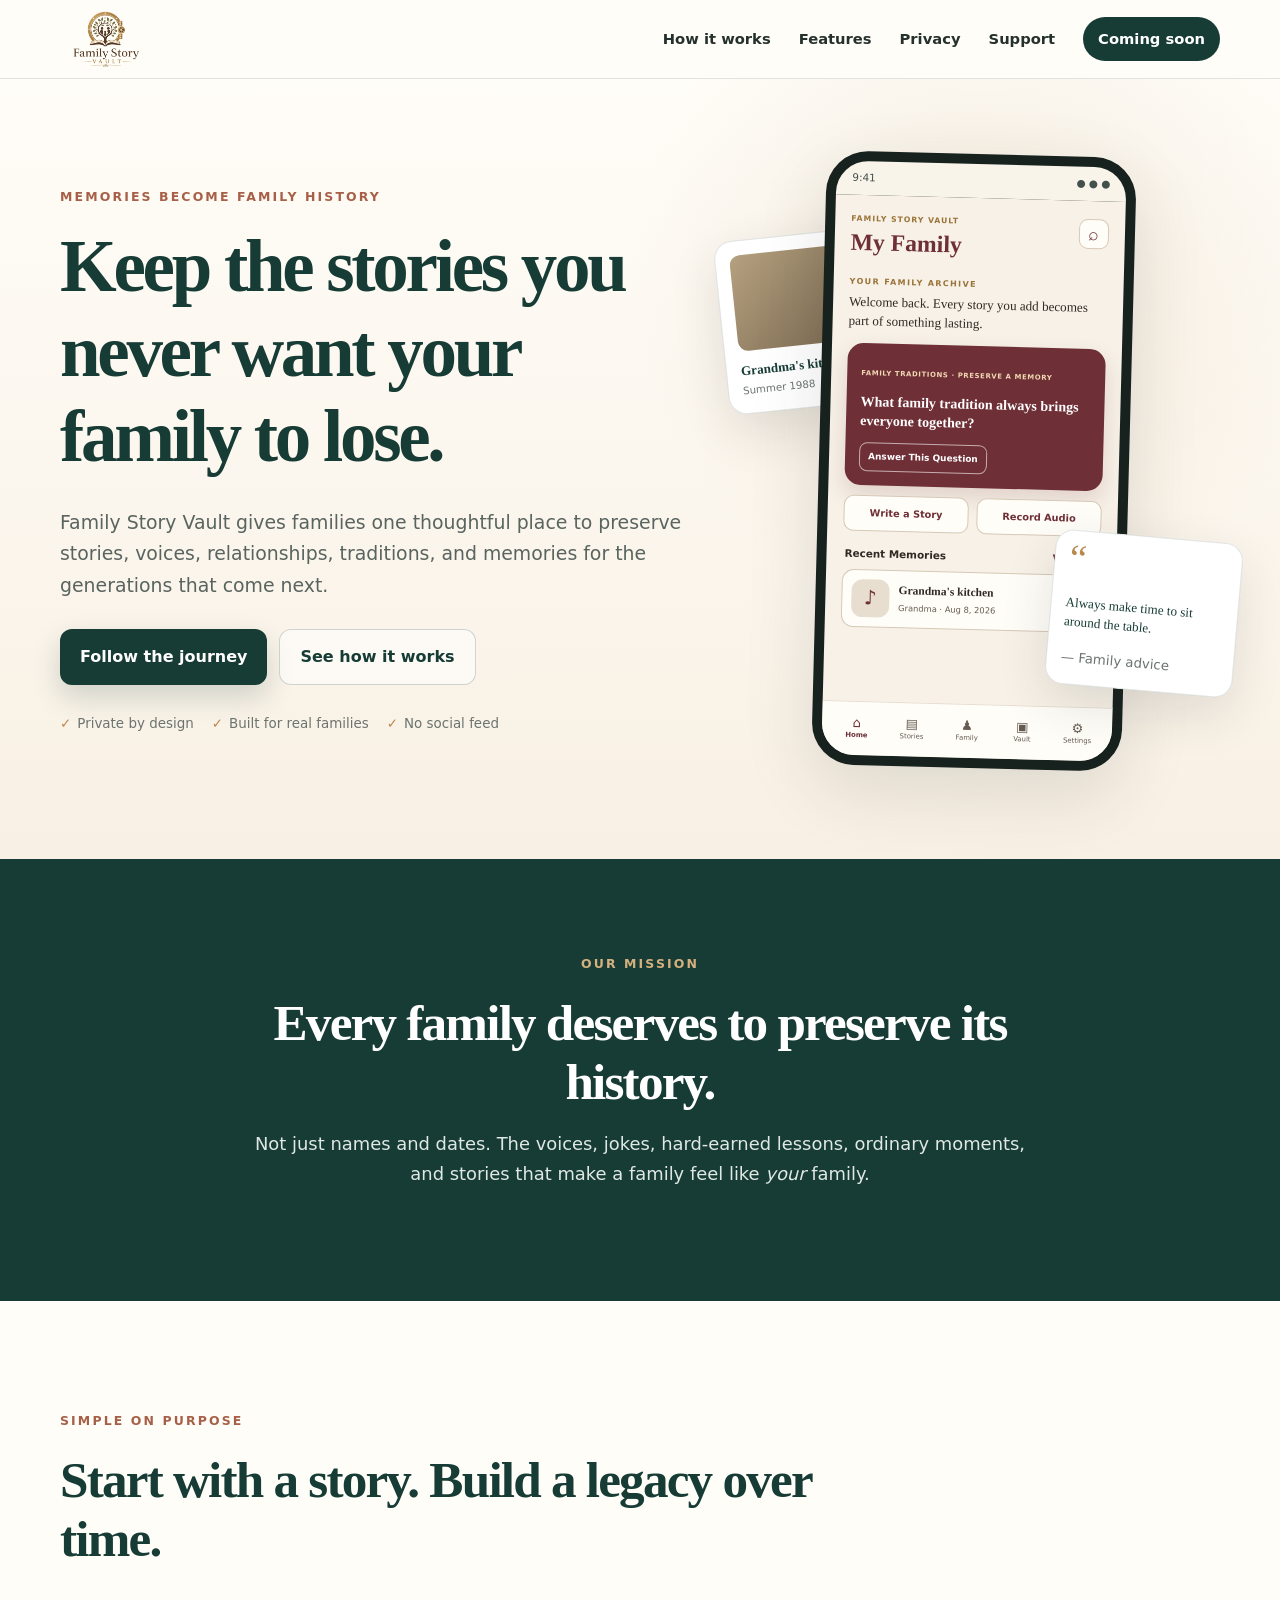
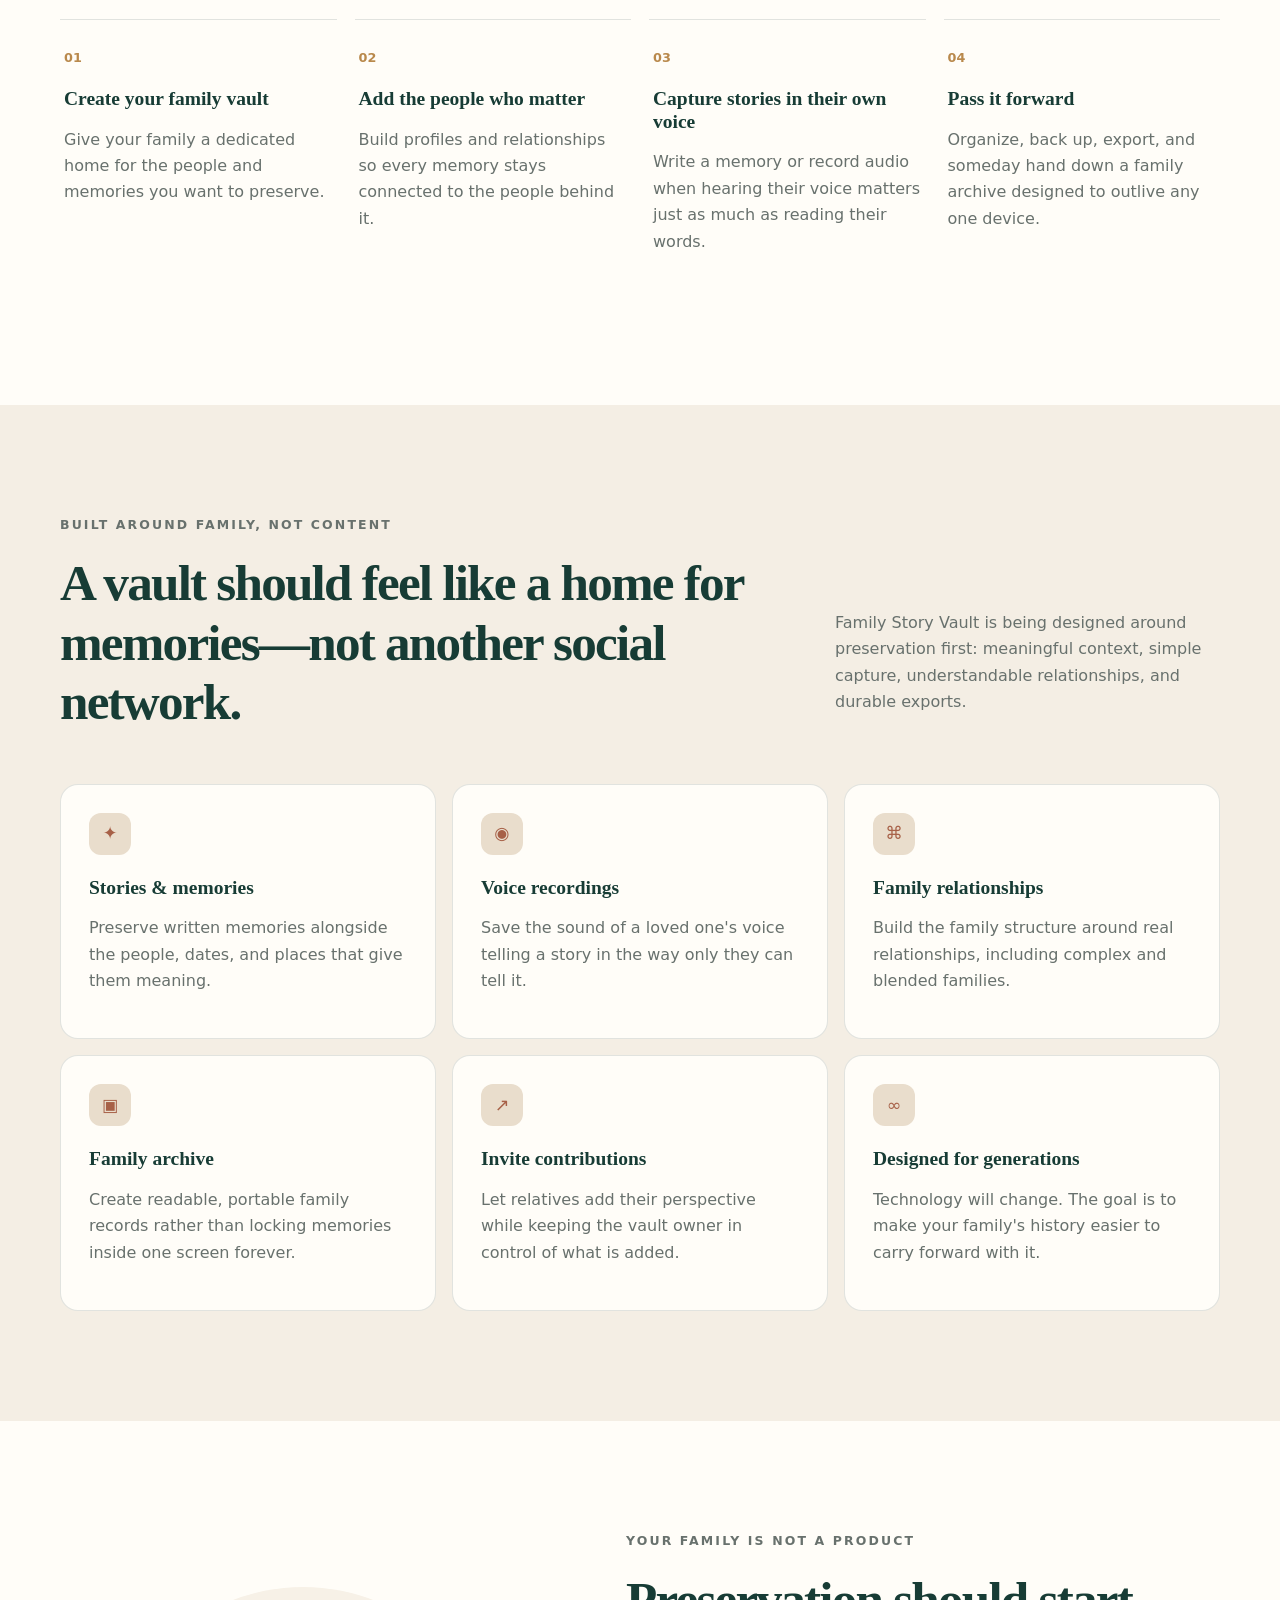
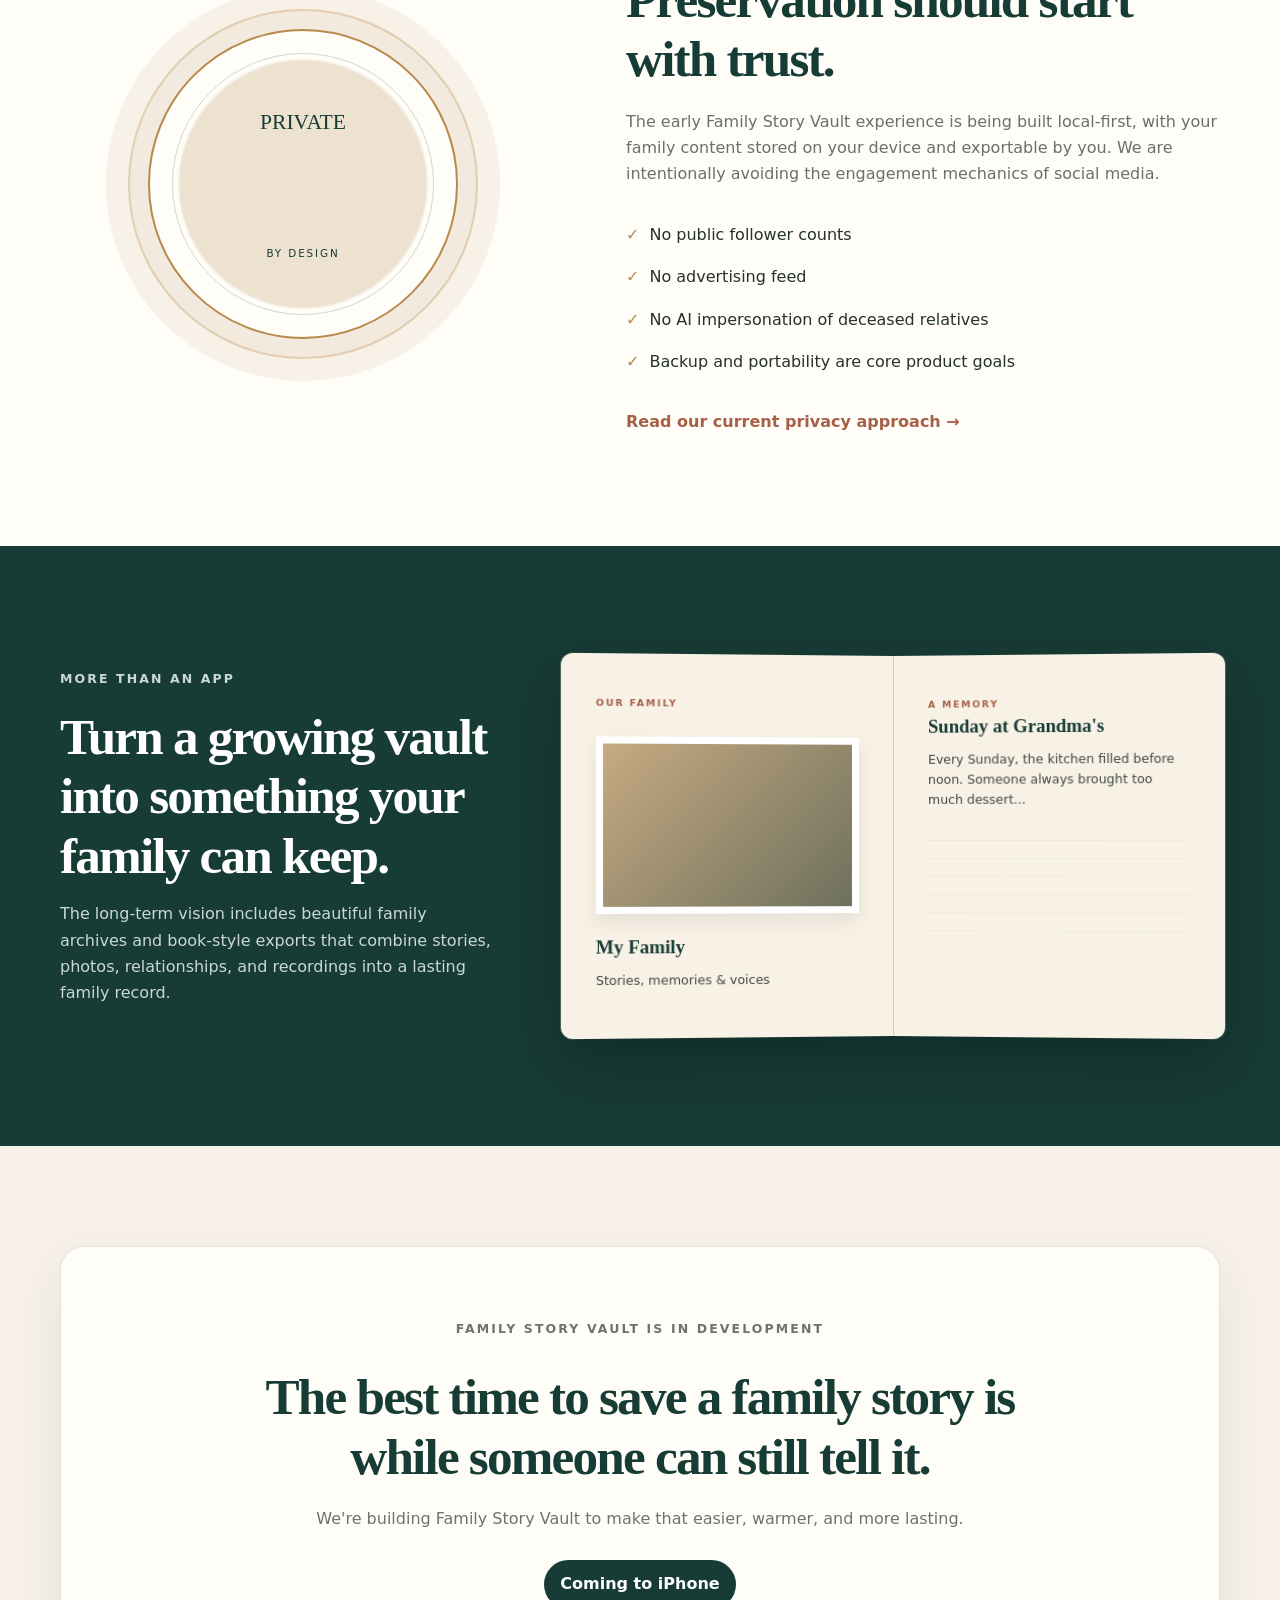
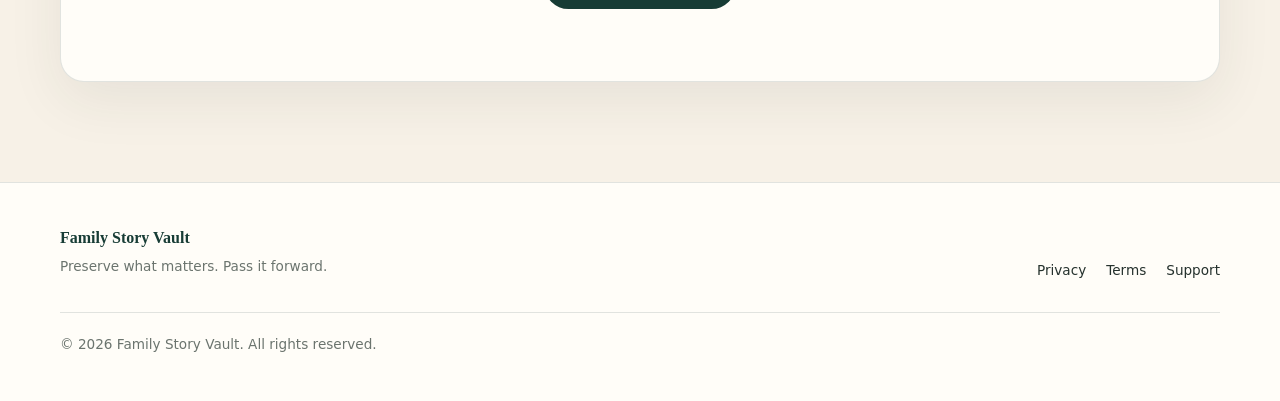
==== commit 9759243c: "Update branding and legal website content" ====
--- a/index.html
+++ b/index.html
@@ -11,16 +11,8 @@
 <body>
   <header class="site-header">
     <div class="shell nav-wrap">
-      <a class="brand" href="#top" aria-label="Family Story Vault home">
-        <span class="brand-mark" aria-hidden="true">
-          <svg viewBox="0 0 64 64" role="img">
-            <circle cx="32" cy="32" r="29" fill="none" stroke="currentColor" stroke-width="3"/>
-            <circle cx="32" cy="32" r="22" fill="none" stroke="currentColor" stroke-width="1.5" opacity=".45"/>
-            <path d="M32 17v18M24 25h16M25 35c-4 0-7 2-9 5 5 0 10 2 16 7 6-5 11-7 16-7-2-3-5-5-9-5-3 0-5 1-7 3-2-2-4-3-7-3Z" fill="none" stroke="currentColor" stroke-width="2.4" stroke-linecap="round" stroke-linejoin="round"/>
-            <circle cx="24" cy="25" r="2.8" fill="currentColor"/><circle cx="40" cy="25" r="2.8" fill="currentColor"/><circle cx="32" cy="17" r="2.8" fill="currentColor"/>
-          </svg>
-        </span>
-        <span class="brand-text">Family Story Vault</span>
+      <a class="brand" href="#top">
+        <img class="brand-logo" src="assets/family-story-vault-logo.png" alt="Family Story Vault" />
       </a>
       <button class="menu-button" aria-expanded="false" aria-controls="site-nav">Menu</button>
       <nav id="site-nav" class="site-nav" aria-label="Primary navigation">
@@ -100,7 +92,7 @@
         <div class="steps-grid">
           <article class="step-card reveal"><span class="step-number">01</span><h3>Create your family vault</h3><p>Give your family a dedicated home for the people and memories you want to preserve.</p></article>
           <article class="step-card reveal"><span class="step-number">02</span><h3>Add the people who matter</h3><p>Build profiles and relationships so every memory stays connected to the people behind it.</p></article>
-          <article class="step-card reveal"><span class="step-number">03</span><h3>Capture stories in their own voice</h3><p>Write a memory or record audio when hearing the story matters just as much as reading it.</p></article>
+          <article class="step-card reveal"><span class="step-number">03</span><h3>Capture stories in their own voice</h3><p>Write a memory or record audio when hearing their voice matters just as much as reading their words.</p></article>
           <article class="step-card reveal"><span class="step-number">04</span><h3>Pass it forward</h3><p>Organize, back up, export, and someday hand down a family archive designed to outlive any one device.</p></article>
         </div>
       </div>
@@ -166,7 +158,7 @@
     <div class="shell footer-grid">
       <div><div class="footer-brand">Family Story Vault</div><p>Preserve what matters. Pass it forward.</p></div>
       <div class="footer-links"><a href="privacy.html">Privacy</a><a href="terms.html">Terms</a><a href="support.html">Support</a></div>
-      <p class="copyright">© <span id="year"></span> Family Story Vault.</p>
+      <p class="copyright">© <span id="year"></span> Family Story Vault. All rights reserved.</p>
     </div>
   </footer>
 
--- a/styles.css
+++ b/styles.css
@@ -6,6 +6,9 @@
 @media(max-width:900px){.hero-grid,.privacy-grid,.keepsake-grid{grid-template-columns:1fr}.hero-grid{padding-top:52px}.app-stage{min-height:610px}.steps-grid{grid-template-columns:repeat(2,1fr)}.feature-grid{grid-template-columns:repeat(2,1fr)}.feature-intro{grid-template-columns:1fr;gap:16px}.privacy-grid{gap:30px}.privacy-visual{order:2}.keepsake-grid{gap:40px}.footer-grid{grid-template-columns:1fr}.footer-links{justify-self:start}}@media(max-width:680px){.shell{width:min(100% - 28px,1160px)}.site-nav{display:none;position:absolute;left:14px;right:14px;top:70px;background:#fffdf8;border:1px solid var(--line);border-radius:14px;padding:14px;flex-direction:column;align-items:stretch;box-shadow:var(--shadow)}.site-nav.open{display:flex}.menu-button{display:block}.hero-grid{min-height:auto;padding-bottom:60px}.hero-lede{font-size:1.04rem}.app-stage{min-height:520px;transform:scale(.88);margin:-25px -20px}.memory-card-a{left:-30px}.memory-card-b{right:-30px}.section{padding:78px 0}.steps-grid,.feature-grid{grid-template-columns:1fr}.feature-card{min-height:auto}.privacy-visual{min-height:380px}.vault-rings{width:250px;height:250px}.book-page{padding:20px;min-height:310px}.book-photo{height:130px}.cta-card{padding:52px 20px}.brand-text{font-size:.88rem}}
 @media(prefers-reduced-motion:reduce){html{scroll-behavior:auto}.reveal{opacity:1;transform:none;transition:none}}
 
+.nav-wrap{gap:20px}.brand{min-width:0}.brand-logo{display:block;width:auto;height:68px;max-width:170px;object-fit:contain;flex:0 0 auto}
+@media(max-width:680px){.brand-logo{height:58px;max-width:145px}}
+
 /* Family Story Vault app preview and public information pages */
 .phone-screen{background:#f7f1e7;min-height:560px;padding:18px 16px 64px;position:relative;overflow:hidden}.app-header-row{display:flex;justify-content:space-between;align-items:flex-start}.app-overline{display:block;font-size:.48rem;letter-spacing:.13em;color:#9a7338;font-weight:800}.app-header-row h3{font-size:1.48rem;color:#6e2f36;margin-top:3px}.search-chip{width:30px;height:30px;border:1px solid #d7c9b8;border-radius:9px;display:grid;place-items:center;color:#6e2f36;background:#fffdf8;font-size:1.1rem}.screen-kicker{font-size:.5rem;letter-spacing:.17em;color:#9a7338;font-weight:800;margin:19px 0 4px}.app-welcome{font-family:Georgia,"Times New Roman",serif;color:#302923;font-size:.82rem;line-height:1.45;margin:0 0 13px}.app-question-card{background:#6e2f36;color:white;border-radius:16px;padding:14px;box-shadow:0 10px 22px rgba(110,47,54,.16)}.app-question-card strong{display:block;font-family:Georgia,"Times New Roman",serif;font-size:.88rem;line-height:1.35;margin:8px 0 11px}.question-label{font-size:.43rem;letter-spacing:.09em;color:#f1d9b3;font-weight:800}.app-outline-button{display:inline-block;border:1px solid rgba(255,255,255,.6);border-radius:8px;padding:6px 8px;font-size:.56rem;font-weight:700}.app-actions{display:grid;grid-template-columns:1fr 1fr;gap:8px;margin:10px 0}.app-actions span{background:#fffdf8;border:1px solid #d7c9b8;border-radius:10px;padding:9px 5px;text-align:center;color:#6e2f36;font-size:.61rem;font-weight:800}.story-icon{width:38px;height:38px;border-radius:11px;color:#6e2f36;flex:0 0 auto}.screen-row{margin:14px 2px 7px;font-size:.65rem;color:#302923}.screen-row span{color:#6e2f36;font-weight:700}.app-memory-row{display:flex;align-items:center;gap:9px;background:#fffdf8;border:1px solid #d7c9b8;border-radius:12px;padding:9px}.app-memory-row strong,.app-memory-row small{display:block}.app-memory-row strong{font-family:Georgia,"Times New Roman",serif;color:#302923;font-size:.72rem}.app-memory-row small{color:#665b52;font-size:.52rem;margin-top:2px}.app-tabs{position:absolute;left:0;right:0;bottom:0;height:54px;background:#fffdf8;border-top:1px solid #e8ded1;display:grid;grid-template-columns:repeat(5,1fr);padding:5px 7px 7px}.app-tabs span{display:flex;flex-direction:column;align-items:center;justify-content:center;color:#665b52;font-size:.43rem;line-height:1.1;gap:2px}.app-tabs b{font-size:.82rem;font-weight:400}.app-tabs .active{color:#6e2f36;font-weight:800}.document-meta{display:flex;gap:18px;flex-wrap:wrap;padding:16px 0 4px;color:#665b52;font-size:.92rem}.support-card{padding:24px;background:#f7f1e7;border:1px solid #d7c9b8;border-radius:16px;margin:24px 0}.support-email{color:#6e2f36;font-weight:800;text-decoration:underline;text-underline-offset:3px}
 @media(max-width:680px){body{overflow-x:hidden}.content-page{padding:52px 0}.page-hero{padding:62px 0 40px}.footer-links{flex-wrap:wrap}.memory-card-a{left:0}.memory-card-b{right:0}}
